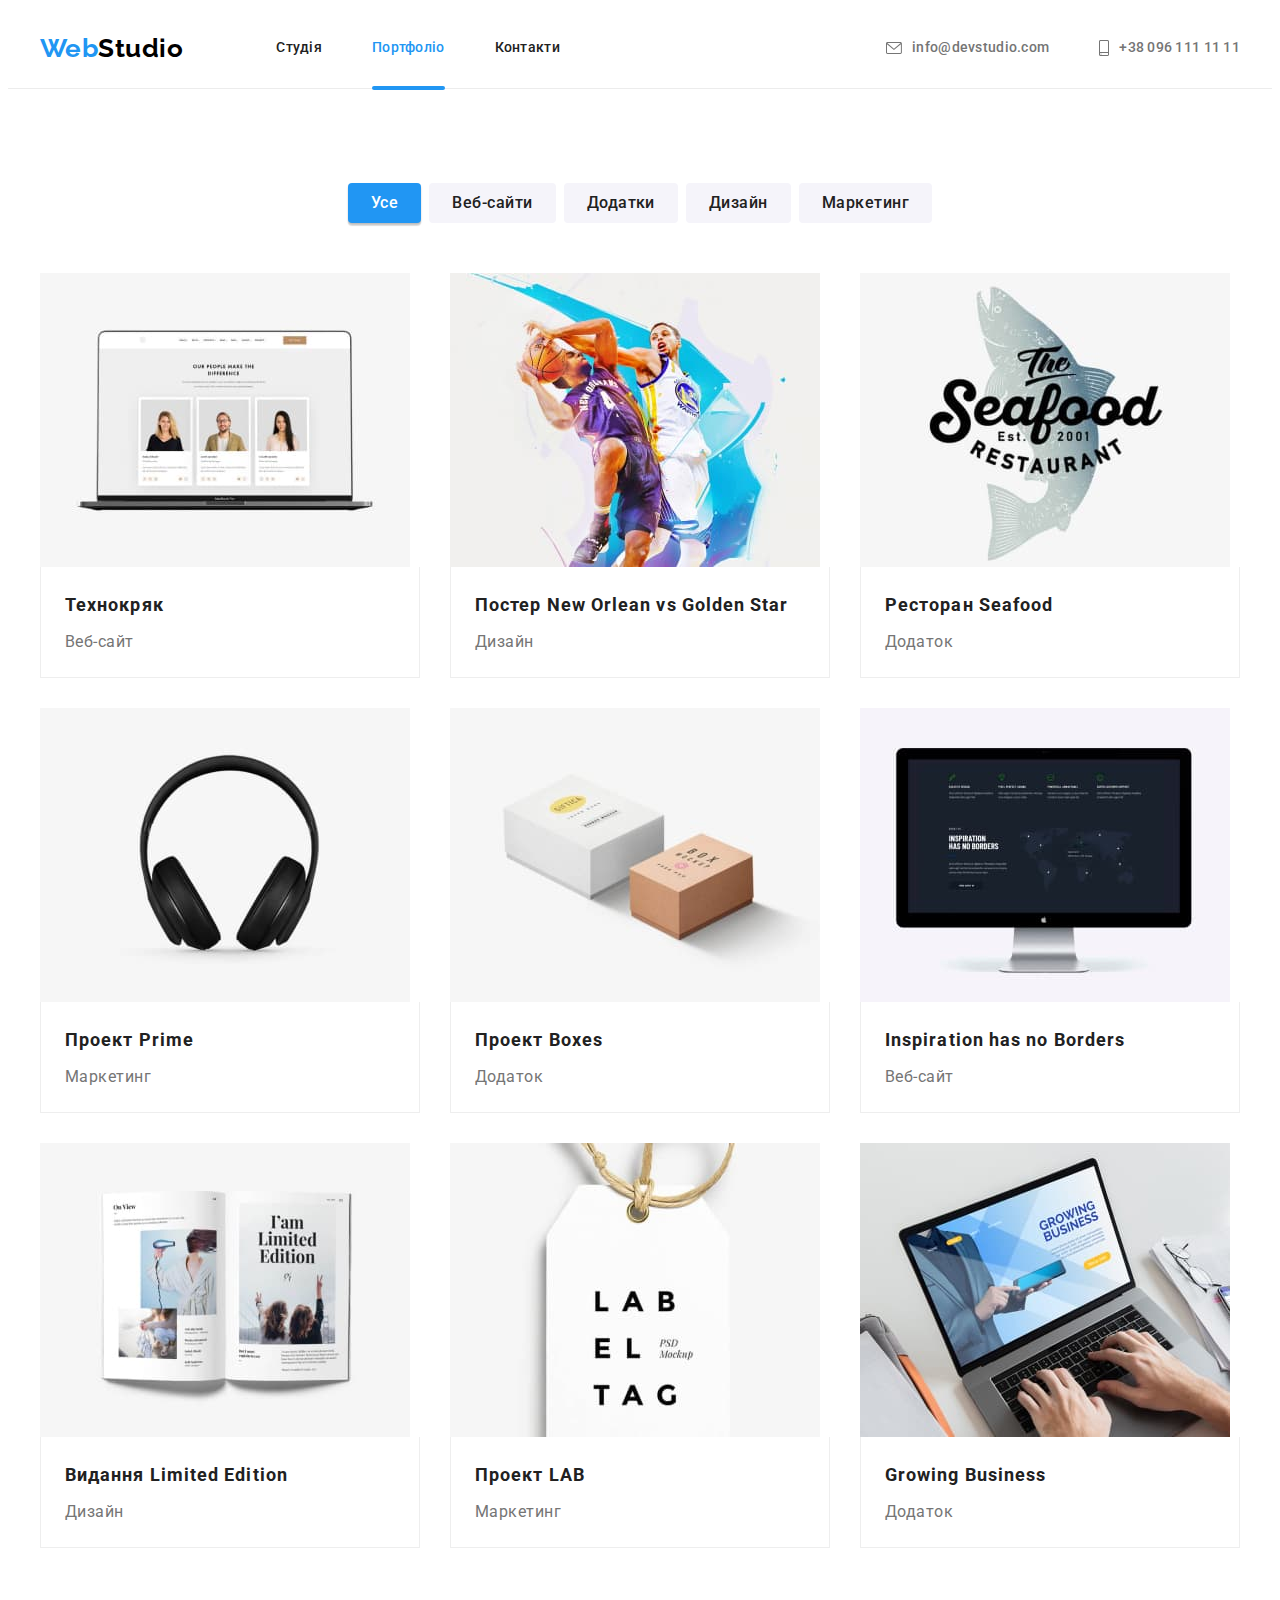
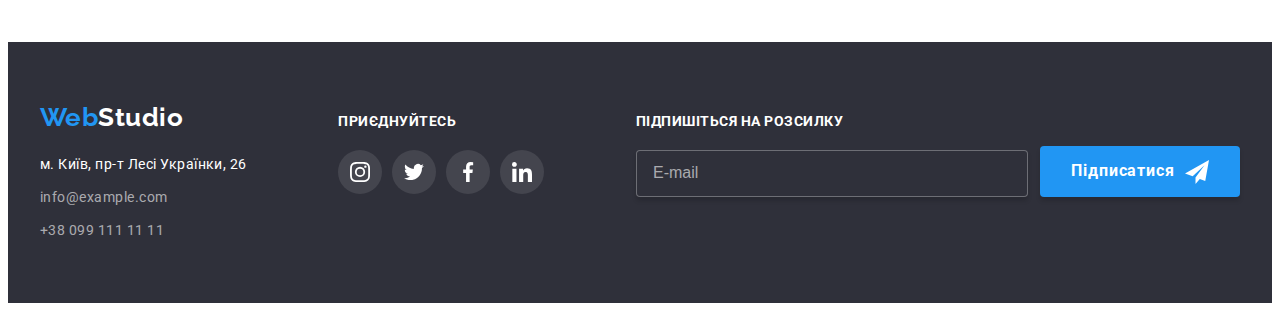
==== portfolio.html @ 4e5541ca "add start files" ====
<!DOCTYPE html>
<html lang="uk">
<head>
    <meta charset="UTF-8">
    <meta http-equiv="X-UA-Compatible" content="IE=edge">
    <meta name="viewport" content="width=device-width, initial-scale=1.0">
    <title>Портфоліо</title>
    <link rel="preconnect" href="https://fonts.googleapis.com">
    <link rel="preconnect" href="https://fonts.gstatic.com" crossorigin>
    <link href="https://fonts.googleapis.com/css2?family=Raleway:wght@700&family=Roboto:wght@400;500;700;900&display=swap" rel="stylesheet">
    <link rel="stylesheet" href="https://cdnjs.cloudflare.com/ajax/libs/modern-normalize/1.1.0/modern-normalize.min.css" 
        integrity="sha512-wpPYUAdjBVSE4KJnH1VR1HeZfpl1ub8YT/NKx4PuQ5NmX2tKuGu6U/JRp5y+Y8XG2tV+wKQpNHVUX03MfMFn9Q==" 
        crossorigin="anonymous" referrerpolicy="no-referrer" />
    <link rel="stylesheet" href="./css/main.min.css">
</head>
<body class="body">
    <!--Header-->
    <header class="page-header">
        <div class="container-header container">
            <a href="./index.html" class="logo">Web<span class="logo logo--black">Studio</span></a>
            <nav class="site-nav">
                <ul class="site-nav__list list">
                    <li class="site-nav__item"><a href="./index.html"
                            class="site-nav__link link">Студія</a></li>
                    <li class="site-nav__item"><a href="./portfolio.html" class="site-nav__link site-nav__link--current link">Портфоліо</a></li>
                    <li class="site-nav__item"><a href="" class="site-nav__link link">Контакти</a></li>
                </ul>
            </nav>
            <ul class="contacts list">
                <li class="contacts__item">
                    <a href="mailto:info@devstudio.com" class="contacts__link link">
                        <svg class="contacts__icon" width="16" height="12">
                            <use href="./images/sprite.svg#icon-envelope"></use>
                        </svg>
                        info@devstudio.com
                    </a>
                </li>
                <li class="contacts__item">
                    <a href="tel:+380961111111" class="contacts__link link">
                        <svg class="contacts__icon" width="10px" height="16px">
                            <use href="./images/sprite.svg#icon-smartphone"></use>
                        </svg>
                        +38 096 111 11 11
                    </a>
                </li>
            </ul>
        </div>
    </header>
    </header>
    <!-- Main -->
    <main>
        <section class="section">
            <div class="container">
                <h1 class="title visually-hidden">Портфоліо</h1>
                <ul class="filter list">
                    <li class="filter__item"><button type="button" class="filter__button filter__button--current">Усе</button></li>
                    <li class="filter__item"><button type="button" class="filter__button">Веб-сайти</button></li>
                    <li class="filter__item"><button type="button" class="filter__button">Додатки</button></li>
                    <li class="filter__item"><button type="button" class="filter__button">Дизайн</button></li>
                    <li class="filter__item"><button type="button" class="filter__button">Маркетинг</button></li>
                </ul>
                <ul class="portfolio list">
                    <li class="portfolio__item">
                        <a href="" class="portfolio__link link">
                            <div class="portfolio__thumb">
                                <img src="./images/img-1.jpg" alt="Веб-сайт" width="370" height="294">
                                <div class="portfolio__overlay">
                                    <p class="portfolio__text">Ресурс пропонує комплексні пропозиції з різним рівнем функціоналу та сервісів. Все це
                                        дозволить відвідувачу отримати
                                        вичерпні відомості про компанію або приватну особу.</p>
                                </div>
                            </div>
                            <div class="portfolio__meta">
                                <h2 class="portfolio__name">Технокряк</h2>
                                <p class="portfolio__label">Веб-сайт</p>
                            </div>
                        </a>
                    </li>
                    <li class="portfolio__item">
                        <a href="" class="portfolio__link link">
                            <div class="portfolio__thumb">
                                <img src="./images/img-2.jpg" alt="Дизайн" width="370" height="294">
                                <div class="portfolio__overlay">
                                    <p class="portfolio__text">Ресурс пропонує комплексні пропозиції з різним рівнем функціоналу та сервісів. Все це
                                        дозволить відвідувачу отримати
                                        вичерпні відомості про компанію або приватну особу.</p>
                                </div>
                            </div>
                            <div class="portfolio__meta">
                                <h2 class="portfolio__name">Постер <span lang="en">New Orlean vs Golden Star</span></h2>
                                <p class="portfolio__label">Дизайн</p>
                            </div>
                        </a>
                    </li>
                    <li class="portfolio__item">
                        <a href="" class="portfolio__link link">
                            <div class="portfolio__thumb">
                                <img src="./images/img-3.jpg" alt="Додаток" width="370" height="294">
                                <div class="portfolio__overlay">
                                    <p class="portfolio__text">Ресурс пропонує комплексні пропозиції з різним рівнем функціоналу та сервісів. Все це
                                        дозволить відвідувачу отримати
                                        вичерпні відомості про компанію або приватну особу.</p>
                                </div>
                            </div>
                            <div class="portfolio__meta">
                                <h2 class="portfolio__name">Ресторан <span lang="en">Seafood</span></h2>
                                <p class="portfolio__label">Додаток</p>
                            </div>
                        </a>
                    </li>
                    <li class="portfolio__item">
                        <a href="" class="portfolio__link link">
                            <div class="portfolio__thumb">
                                <img src="./images/img-4.jpg" alt="Маркетинг" width="370" height="294">
                                <div class="portfolio__overlay">
                                    <p class="portfolio__text">Ресурс пропонує комплексні пропозиції з різним рівнем функціоналу та сервісів. Все це
                                        дозволить відвідувачу отримати
                                        вичерпні відомості про компанію або приватну особу.</p>
                                </div>
                            </div>
                            <div class="portfolio__meta">
                                <h2 class="portfolio__name">Проект <span lang="en">Prime</span></h2>
                                <p class="portfolio__label">Маркетинг</p>
                            </div>
                        </a>
                    </li>
                    <li class="portfolio__item">
                        <a href="" class="portfolio__link link">
                            <div class="portfolio__thumb">
                                <img src="./images/img-5.jpg" alt="Додаток" width="370" height="294">
                                <div class="portfolio__overlay">
                                    <p class="portfolio__text">Ресурс пропонує комплексні пропозиції з різним рівнем функціоналу та сервісів. Все це
                                        дозволить відвідувачу отримати
                                        вичерпні відомості про компанію або приватну особу.</p>
                                </div>
                            </div>
                            <div class="portfolio__meta">
                                <h2 class="portfolio__name">Проект <span lang="en">Boxes</span></h2>
                                <p class="portfolio__label">Додаток</p>
                            </div>
                        </a>
                    </li>
                    <li class="portfolio__item">
                        <a href="" class="portfolio__link link">
                            <div class="portfolio__thumb">
                                <img src="./images/img-6.jpg" alt="Веб-сайт" width="370" height="294">
                                <div class="portfolio__overlay">
                                    <p class="portfolio__text">Ресурс пропонує комплексні пропозиції з різним рівнем функціоналу та сервісів. Все це
                                        дозволить відвідувачу отримати
                                        вичерпні відомості про компанію або приватну особу.</p>
                                </div>
                            </div>
                            <div class="portfolio__meta">
                                <h2 class="portfolio__name" lang="en">Inspiration has no Borders</h2>
                                <p class="portfolio__label">Веб-сайт</p>
                            </div>
                        </a>
                    </li>
                    <li class="portfolio__item">
                        <a href="" class="portfolio__link link">
                            <div class="portfolio__thumb">
                                <img src="./images/img-7.jpg" alt="Дизайн" width="370" height="294">
                                <div class="portfolio__overlay">
                                    <p class="portfolio__text">Ресурс пропонує комплексні пропозиції з різним рівнем функціоналу та сервісів. Все це
                                        дозволить відвідувачу отримати
                                        вичерпні відомості про компанію або приватну особу.</p>
                                </div>
                            </div>
                            <div class="portfolio__meta">
                                <h2 class="portfolio__name">Видання <span lang="en">Limited Edition</span></h2>
                                <p class="portfolio__label">Дизайн</p>
                            </div>
                        </a>
                    </li>
                    <li class="portfolio__item">
                        <a href="" class="portfolio__link link">
                            <div class="portfolio__thumb">
                                <img src="./images/img-8.jpg" alt="Маркетинг" width="370" height="294">
                                <div class="portfolio__overlay">
                                    <p class="portfolio__text">Ресурс пропонує комплексні пропозиції з різним рівнем функціоналу та сервісів. Все це
                                        дозволить відвідувачу отримати
                                        вичерпні відомості про компанію або приватну особу.</p>
                                </div>
                            </div>
                            <div class="portfolio__meta">
                                <h2 class="portfolio__name">Проект <span lang="en">LAB</span></h2>
                                <p class="portfolio__label">Маркетинг</p>
                            </div>
                        </a>
                    </li>
                    <li class="portfolio__item">
                        <a href="" class="portfolio__link link">
                            <div class="portfolio__thumb">
                                <img src="./images/img-9.jpg" alt="Додаток" width="370" height="294">
                                <div class="portfolio__overlay">
                                    <p class="portfolio__text">Ресурс пропонує комплексні пропозиції з різним рівнем функціоналу та сервісів. Все це
                                        дозволить відвідувачу отримати
                                        вичерпні відомості про компанію або приватну особу.</p>
                                </div>
                            </div>
                            <div class="portfolio__meta">
                                <h2 class="portfolio__name" lang="en">Growing Business</h2>
                                <p class="portfolio__label">Додаток</p>
                            </div>
                        </a>
                    </li>
                </ul>
            </div>
        </section>
    </main>
    <!--Footer-->
    <footer class="page-footer">
        <div class="container-footer container">
            <div class="address__container">
                <h2 class="address__title title visually-hidden">Адреса</h2>
                <a href="./index.html" class="logo">Web<span class="logo logo--white">Studio</span></a>
                <address class="address">
                    <p class="address__text">м. Київ, пр-т Лесі Українки, 26</p>
                    <ul class="address__list list">
                        <li class="address__item">
                            <a href="mailto:info@example.com" class="address__link link">info@example.com</a>
                        </li>
                        <li class="address__item">
                            <a href="tel:+380991111111" class="address__link link">+38 099 111 11 11</a>
                        </li>
                    </ul>
                </address>
            </div>
            <div class="socialmedia__container">
                <p class="socialmedia__text">Приєднуйтесь</p>
                <ul class="socialmedia list">
                    <li class="socialmedia__item">
                        <a class="socialmedia__link socialmedia__link--white" href="">
                            <svg width="20" height="20" class="socialmedia__icon">
                                <use href="./images/sprite.svg#icon-instagram"></use>
                            </svg>
                        </a>
                    </li>
                    <li class="socialmedia__item">
                        <a class="socialmedia__link socialmedia__link--white" href="">
                            <svg width="20" height="20" class="socialmedia__icon">
                                <use href="./images/sprite.svg#icon-twitter"></use>
                            </svg>
                        </a>
                    </li>
                    <li class="socialmedia__item">
                        <a class="socialmedia__link socialmedia__link--white" href="">
                            <svg width="20" height="20" class="socialmedia__icon">
                                <use href="./images/sprite.svg#icon-facebook"></use>
                            </svg>
                        </a>
                    </li>
                    <li class="socialmedia__item">
                        <a class="socialmedia__link socialmedia__link--white" href="">
                            <svg width="20" height="20" class="socialmedia__icon">
                                <use href="./images/sprite.svg#icon-linkedin"></use>
                            </svg>
                        </a>
                    </li>
                </ul>
            </div>
            <div class="subscribtion__container">
                <form class="subscribtion">
                    <div class="subscribtion__group">
                        <p class="subscribtion__text">Підпишіться на розсилку</p>
                        <label class="subscribtion__label">
                            <input type="email" name="mail" placeholder="E-mail" class="subscribtion__input">
                        </label>
                    </div>
                    <button type="submit" class="button subscribtion__button">
                        Підписатися
                        <svg width="24" height="24" class="subscribtion__icon">
                            <use href="./images/sprite.svg#icon-send"></use>
                        </svg>
                    </button>
                </form>
            </div>
        </div>
    </footer>
</body>
</html>
---- css/main.min.css ----
:root{--primary-text-colour: #212121;--secondary-text-colour: #757575;--accent-colour: #2196F3;--primary-background-colour: #ffffff;--secondary-background-colour: #F5F4FA;--primary-icon-colour: #AFB1B8}.section{padding:94px 0px}.container{width:1200px;padding-left:15px;padding-right:15px;margin-right:auto;margin-left:auto}.body{background-color:var(--primary-background-colour);color:var(--primary-text-colour);font-family:Roboto,sans-serif;letter-spacing:.03em}h1,h2,h3,p,ul{margin-top:0px;margin-bottom:0px}img{display:block;max-width:100%;height:auto}.list{list-style:none;padding-left:0}.link{text-decoration:none}.title{font-weight:700;font-size:36px;line-height:1.17;text-align:center;margin-bottom:50px}.visually-hidden{position:absolute;white-space:nowrap;width:1px;height:1px;overflow:hidden;border:0;padding:0;clip:rect(0 0 0 0);-webkit-clip-path:inset(50%);clip-path:inset(50%);margin:-1px}.page-header{border-bottom:1px solid #ECECEC}.container-header{display:-webkit-box;display:-ms-flexbox;display:flex;-webkit-box-orient:horizontal;-webkit-box-direction:normal;-ms-flex-direction:row;flex-direction:row;-webkit-box-pack:center;-ms-flex-pack:center;justify-content:center;-webkit-box-align:center;-ms-flex-align:center;align-items:center;-ms-flex-wrap:nowrap;flex-wrap:nowrap}.logo{color:var(--accent-colour);font-family:Raleway,sans-serif;font-weight:700;font-size:26px;line-height:1.19;text-decoration:none;-webkit-transition:color 250ms cubic-bezier(0.4, 0, 0.2, 1);transition:color 250ms cubic-bezier(0.4, 0, 0.2, 1)}.logo:hover,.logo:focus{color:var(--accent-colour)}.logo--black{color:#000000}.logo--white{color:var(--primary-background-colour)}.site-nav__list{display:-webkit-box;display:-ms-flexbox;display:flex;-webkit-box-orient:horizontal;-webkit-box-direction:normal;-ms-flex-direction:row;flex-direction:row;-webkit-box-pack:center;-ms-flex-pack:center;justify-content:center;-webkit-box-align:center;-ms-flex-align:center;align-items:center;-ms-flex-wrap:nowrap;flex-wrap:nowrap;margin-left:93px}.site-nav__item:not(:last-child),.contacts__item:not(:last-child){margin-right:50px}.site-nav__link{display:block;padding-top:32px;padding-bottom:32px;color:var(--primary-text-colour);font-weight:500;font-size:14px;line-height:1.14;letter-spacing:0.02em;-webkit-transition:color 250ms cubic-bezier(0.4, 0, 0.2, 1);transition:color 250ms cubic-bezier(0.4, 0, 0.2, 1)}.site-nav__link:hover,.site-nav__link:focus{color:var(--accent-colour)}.site-nav__link--current{position:relative;color:var(--accent-colour)}.site-nav__link--current::after{position:absolute;bottom:-2px;left:0;content:"";display:inline-block;width:100%;height:4px;border-radius:2px;background-color:var(--accent-colour)}.contacts{display:-webkit-box;display:-ms-flexbox;display:flex;-webkit-box-orient:horizontal;-webkit-box-direction:normal;-ms-flex-direction:row;flex-direction:row;-webkit-box-pack:center;-ms-flex-pack:center;justify-content:center;-webkit-box-align:center;-ms-flex-align:center;align-items:center;-ms-flex-wrap:nowrap;flex-wrap:nowrap;margin-left:auto}.contacts__link{display:-webkit-box;display:-ms-flexbox;display:flex;-webkit-box-orient:horizontal;-webkit-box-direction:normal;-ms-flex-direction:row;flex-direction:row;-webkit-box-pack:center;-ms-flex-pack:center;justify-content:center;-webkit-box-align:center;-ms-flex-align:center;align-items:center;-ms-flex-wrap:nowrap;flex-wrap:nowrap;color:var(--secondary-text-colour);font-weight:500;font-size:14px;line-height:1.14;letter-spacing:0.02em;-webkit-transition:color 250ms cubic-bezier(0.4, 0, 0.2, 1);transition:color 250ms cubic-bezier(0.4, 0, 0.2, 1)}.contacts__link:hover,.contacts__link:focus{color:var(--accent-colour)}.contacts__icon{margin-right:10px;fill:currentColor}.hero{text-align:center;padding:200px 0px;max-width:1600px;margin-left:auto;margin-right:auto;background-color:#2F303A;background-image:-webkit-gradient(linear, left top, right top, from(rgba(47,48,58,0.4)), to(rgba(47,48,58,0.4))),url(../images/hero.jpg);background-image:linear-gradient(to right, rgba(47,48,58,0.4), rgba(47,48,58,0.4)),url(../images/hero.jpg);background-repeat:no-repeat;background-position:center;background-size:cover}.hero__title{color:var(--primary-background-colour);font-style:normal;font-weight:900;font-size:44px;line-height:1.36;letter-spacing:0.06em;text-transform:uppercase;margin-bottom:30px}.button{display:inline-block;min-width:200px;padding:10px 32px;border:1px solid transparent;border-radius:4px;-webkit-box-shadow:0px 4px 4px rgba(0,0,0,0.15);box-shadow:0px 4px 4px rgba(0,0,0,0.15);color:var(--primary-background-colour);background-color:var(--accent-colour);font-family:inherit;font-weight:700;font-size:16px;line-height:1.8;text-align:center;letter-spacing:0.06em;cursor:pointer;-webkit-transition:background-color 250ms cubic-bezier(0.4, 0, 0.2, 1);transition:background-color 250ms cubic-bezier(0.4, 0, 0.2, 1)}.button:hover,.button:focus{background-color:#188CE8}.backdrop{position:fixed;top:0;left:0;z-index:1;width:100vw;height:100vh;background-color:rgba(0,0,0,0.2);opacity:1;-webkit-transition:opacity 250ms cubic-bezier(0.4, 0, 0.2, 1);transition:opacity 250ms cubic-bezier(0.4, 0, 0.2, 1)}.backdrop.is-hidden{opacity:0;pointer-events:none}.modal{position:absolute;top:50%;left:50%;-webkit-transform:translate(-50%, -50%) scale(1);transform:translate(-50%, -50%) scale(1);min-width:528px;min-height:581px;background-color:var(--primary-background-colour);-webkit-box-shadow:0px 1px 3px rgba(0,0,0,0.12),0px 1px 1px rgba(0,0,0,0.14),0px 2px 1px rgba(0,0,0,0.2);box-shadow:0px 1px 3px rgba(0,0,0,0.12),0px 1px 1px rgba(0,0,0,0.14),0px 2px 1px rgba(0,0,0,0.2);border-radius:4px;-webkit-transition:-webkit-transform 250ms cubic-bezier(0.4, 0, 0.2, 1);transition:-webkit-transform 250ms cubic-bezier(0.4, 0, 0.2, 1);transition:transform 250ms cubic-bezier(0.4, 0, 0.2, 1);transition:transform 250ms cubic-bezier(0.4, 0, 0.2, 1), -webkit-transform 250ms cubic-bezier(0.4, 0, 0.2, 1)}.backdrop.is-hidden .modal{-webkit-transform:translate(-50%, -50%) scale(0.9);transform:translate(-50%, -50%) scale(0.9)}.modal__button{position:absolute;top:8px;right:8px;display:inline-block;min-width:30px;min-height:30px;cursor:pointer;border:1px solid rgba(0,0,0,0.1);border-radius:50%;background-color:var(--primary-background-colour);-webkit-transition:fill 250ms cubic-bezier(0.4, 0, 0.2, 1);transition:fill 250ms cubic-bezier(0.4, 0, 0.2, 1)}.modal__button:hover,.modal__button:focus{fill:var(--accent-colour)}.form{padding:40px}.form__text{margin-bottom:12px;font-weight:700;font-size:20px;line-height:1.15;text-align:center}.form__field{display:-webkit-box;display:-ms-flexbox;display:flex;-webkit-box-orient:vertical;-webkit-box-direction:normal;-ms-flex-direction:column;flex-direction:column;-webkit-box-pack:center;-ms-flex-pack:center;justify-content:center;-webkit-box-align:stretch;-ms-flex-align:stretch;align-items:stretch;-ms-flex-wrap:nowrap;flex-wrap:nowrap;margin-bottom:10px}.form__label{margin-bottom:4px;font-size:12px;line-height:1.17;letter-spacing:0.01em;color:var(--secondary-text-colour)}.form__group{position:relative}.form__icon{position:absolute;top:50%;left:15px;-webkit-transform:translateY(-50%);transform:translateY(-50%);-webkit-transition:fill 250ms cubic-bezier(0.4, 0, 0.2, 1);transition:fill 250ms cubic-bezier(0.4, 0, 0.2, 1)}.form__input:focus+.form__icon{fill:var(--accent-colour)}.form__input{width:100%;margin:0;padding:11px 12px 11px 42px;border:1px solid rgba(33,33,33,0.2);border-radius:4px;outline:none;-webkit-transition:border 250ms cubic-bezier(0.4, 0, 0.2, 1);transition:border 250ms cubic-bezier(0.4, 0, 0.2, 1)}.form__group:focus-within .form__input{border:1px solid var(--accent-colour)}.form__textarea{resize:none;height:138px;margin:0;padding:12px 16px;border:1px solid rgba(33,33,33,0.2);border-radius:4px;outline:none;-webkit-transition:border 250ms cubic-bezier(0.4, 0, 0.2, 1);transition:border 250ms cubic-bezier(0.4, 0, 0.2, 1)}.form__field:focus-within .form__textarea{border:1px solid var(--accent-colour)}.form__textarea::-webkit-input-placeholder{font-size:12px;line-height:1.17;letter-spacing:0.01em;color:rgba(117,117,117,0.5)}.form__textarea:-ms-input-placeholder{font-size:12px;line-height:1.17;letter-spacing:0.01em;color:rgba(117,117,117,0.5)}.form__textarea::-ms-input-placeholder{font-size:12px;line-height:1.17;letter-spacing:0.01em;color:rgba(117,117,117,0.5)}.form__textarea::placeholder{font-size:12px;line-height:1.17;letter-spacing:0.01em;color:rgba(117,117,117,0.5)}.form__checkbox{margin-top:20px}.form__checkbox-label{display:-webkit-box;display:-ms-flexbox;display:flex;-webkit-box-orient:horizontal;-webkit-box-direction:normal;-ms-flex-direction:row;flex-direction:row;-webkit-box-pack:start;-ms-flex-pack:start;justify-content:flex-start;-webkit-box-align:center;-ms-flex-align:center;align-items:center;-ms-flex-wrap:nowrap;flex-wrap:nowrap;font-size:14px;line-height:1.71;color:var(--secondary-text-colour)}.form__checkbox-input{appearance:none;-webkit-appearance:none;-moz-appearance:none;position:absolute}.form__checkbox-icon{fill:var(--primary-background-colour);border:2px solid var(--primary-text-colour);border-radius:2px;margin-left:13px;margin-right:7px;-webkit-transition:border 250ms cubic-bezier(0.4, 0, 0.2, 1),fill 250ms cubic-bezier(0.4, 0, 0.2, 1);transition:border 250ms cubic-bezier(0.4, 0, 0.2, 1),fill 250ms cubic-bezier(0.4, 0, 0.2, 1)}.form__checkbox-input:checked+.form__checkbox-icon{fill:var(--accent-colour);border:0}.form__checkbox-input:focus+.form__checkbox-icon{border-color:var(--accent-colour)}.form__checkbox-link{font-size:14px;line-height:1.71;color:var(--accent-colour);-webkit-transition:-webkit-text-decoration 250ms cubic-bezier(0.4, 0, 0.2, 1);transition:-webkit-text-decoration 250ms cubic-bezier(0.4, 0, 0.2, 1);transition:text-decoration 250ms cubic-bezier(0.4, 0, 0.2, 1);transition:text-decoration 250ms cubic-bezier(0.4, 0, 0.2, 1), -webkit-text-decoration 250ms cubic-bezier(0.4, 0, 0.2, 1)}.form__checkbox-link:hover{text-decoration:none}.form__button{margin-top:30px;padding:10px 55px}.form__btn{text-align:center}.advantages{padding:94px 0px 0px}.advantages__list{display:-webkit-box;display:-ms-flexbox;display:flex;-webkit-box-orient:horizontal;-webkit-box-direction:normal;-ms-flex-direction:row;flex-direction:row;-webkit-box-pack:center;-ms-flex-pack:center;justify-content:center;-webkit-box-align:center;-ms-flex-align:center;align-items:center;-ms-flex-wrap:nowrap;flex-wrap:nowrap}.advantages__item{-ms-flex-preferred-size:calc((100% - 90px) / 4);flex-basis:calc((100% - 90px) / 4);margin-right:30px}.advantages__item:nth-child(4n){margin-right:0}.advantages__icon-field{height:120px;background-color:var(--secondary-background-colour);margin-bottom:30px;display:-webkit-box;display:-ms-flexbox;display:flex;-webkit-box-pack:center;-ms-flex-pack:center;justify-content:center;-webkit-box-align:center;-ms-flex-align:center;align-items:center}.advantages__title{font-weight:700;font-size:14px;line-height:1.14;text-transform:uppercase;margin-bottom:10px}.advantages__text{color:var(--secondary-text-colour);font-size:14px;line-height:1.71}.work{display:-webkit-box;display:-ms-flexbox;display:flex;-webkit-box-orient:horizontal;-webkit-box-direction:normal;-ms-flex-direction:row;flex-direction:row;-webkit-box-pack:center;-ms-flex-pack:center;justify-content:center;-webkit-box-align:center;-ms-flex-align:center;align-items:center;-ms-flex-wrap:nowrap;flex-wrap:nowrap}.work__item{-ms-flex-preferred-size:calc((100% - 60px) / 3);flex-basis:calc((100% - 60px) / 3);margin-right:30px}.work__item:nth-child(3n){margin-right:0}.work__thumb{position:relative}.work__label{position:absolute;left:0;bottom:0;width:100%;background-color:rgba(47,48,58,0.8);padding:27px 0}.work__text{font-weight:700;font-size:14px;line-height:1.14;text-transform:uppercase;text-align:center;color:var(--primary-background-colour)}.team{background-color:var(--secondary-background-colour)}.team__list{display:-webkit-box;display:-ms-flexbox;display:flex;-webkit-box-orient:horizontal;-webkit-box-direction:normal;-ms-flex-direction:row;flex-direction:row;-webkit-box-pack:center;-ms-flex-pack:center;justify-content:center;-webkit-box-align:center;-ms-flex-align:center;align-items:center;-ms-flex-wrap:nowrap;flex-wrap:nowrap}.team__card{-ms-flex-preferred-size:calc((100% - 90px) / 4);flex-basis:calc((100% - 90px) / 4);margin-right:30px;background-color:var(--primary-background-colour);border-radius:0px 0px 4px 4px;-webkit-box-shadow:0px 1px 3px rgba(0,0,0,0.12),0px 1px 1px rgba(0,0,0,0.14),0px 2px 1px rgba(0,0,0,0.2);box-shadow:0px 1px 3px rgba(0,0,0,0.12),0px 1px 1px rgba(0,0,0,0.14),0px 2px 1px rgba(0,0,0,0.2)}.team__card:nth-child(4n){margin-right:0}.team__information{padding:30px 32px}.team__name{font-weight:500;font-size:16px;line-height:1.2;text-align:center;margin-bottom:10px}.team__text{color:var(--secondary-text-colour);font-size:16px;line-height:1.2;text-align:center;margin-bottom:16px}.socialmedia{display:-webkit-box;display:-ms-flexbox;display:flex;-webkit-box-orient:horizontal;-webkit-box-direction:normal;-ms-flex-direction:row;flex-direction:row;-webkit-box-pack:center;-ms-flex-pack:center;justify-content:center;-webkit-box-align:center;-ms-flex-align:center;align-items:center;-ms-flex-wrap:nowrap;flex-wrap:nowrap}.socialmedia__item{margin-right:10px}.socialmedia__item:nth-child(4n){margin-right:0}.socialmedia__link{display:-webkit-box;display:-ms-flexbox;display:flex;-webkit-box-orient:horizontal;-webkit-box-direction:normal;-ms-flex-direction:row;flex-direction:row;-webkit-box-pack:center;-ms-flex-pack:center;justify-content:center;-webkit-box-align:center;-ms-flex-align:center;align-items:center;-ms-flex-wrap:nowrap;flex-wrap:nowrap;width:44px;height:44px;border-radius:50%;color:var(--primary-icon-colour);-webkit-transition:color 250ms cubic-bezier(0.4, 0, 0.2, 1),background-color 250ms cubic-bezier(0.4, 0, 0.2, 1);transition:color 250ms cubic-bezier(0.4, 0, 0.2, 1),background-color 250ms cubic-bezier(0.4, 0, 0.2, 1)}.socialmedia__link:hover,.socialmedia__link:focus{background-color:var(--accent-colour);color:var(--primary-background-colour)}.socialmedia__link--white{background-color:#FFFFFF1A;color:var(--primary-background-colour)}.socialmedia__link--white:hover,.socialmedia__link--white:focus{background-color:var(--accent-colour)}.socialmedia__icon{fill:currentColor}.socialmedia__container{width:206px;height:80px}.socialmedia__text{font-weight:700;font-size:14px;line-height:1.14;text-transform:uppercase;margin-bottom:20px;color:var(--primary-background-colour)}.clients{display:-webkit-box;display:-ms-flexbox;display:flex;-webkit-box-orient:horizontal;-webkit-box-direction:normal;-ms-flex-direction:row;flex-direction:row;-webkit-box-pack:center;-ms-flex-pack:center;justify-content:center;-webkit-box-align:center;-ms-flex-align:center;align-items:center;-ms-flex-wrap:nowrap;flex-wrap:nowrap}.clients__item{-ms-flex-preferred-size:calc((100% - 150px) / 6);flex-basis:calc((100% - 150px) / 6);margin-right:30px;height:92px}.clients__item:nth-child(6n){margin-right:0}.clients__link{display:-webkit-box;display:-ms-flexbox;display:flex;-webkit-box-orient:horizontal;-webkit-box-direction:normal;-ms-flex-direction:row;flex-direction:row;-webkit-box-pack:center;-ms-flex-pack:center;justify-content:center;-webkit-box-align:center;-ms-flex-align:center;align-items:center;-ms-flex-wrap:nowrap;flex-wrap:nowrap;width:100%;height:100%;border:1px solid var(--primary-icon-colour);border-radius:4px;color:var(--primary-icon-colour);-webkit-transition:color 250ms cubic-bezier(0.4, 0, 0.2, 1),border 250ms cubic-bezier(0.4, 0, 0.2, 1);transition:color 250ms cubic-bezier(0.4, 0, 0.2, 1),border 250ms cubic-bezier(0.4, 0, 0.2, 1)}.clients__link:hover,.clients__link:focus{color:var(--accent-colour);border:1px solid var(--accent-colour)}.clients__icon{fill:currentColor}.page-footer{background-color:#2F303A;padding:60px 0px}.container-footer{display:-webkit-box;display:-ms-flexbox;display:flex;-webkit-box-orient:horizontal;-webkit-box-direction:normal;-ms-flex-direction:row;flex-direction:row;-webkit-box-pack:justify;-ms-flex-pack:justify;justify-content:space-between;-webkit-box-align:baseline;-ms-flex-align:baseline;align-items:baseline;-ms-flex-wrap:nowrap;flex-wrap:nowrap}.address__text{margin-top:20px;color:var(--primary-background-colour);font-style:normal;font-size:14px;line-height:1.71}.address__item{margin-top:9px}.address__link{color:rgba(255,255,255,0.6);font-style:normal;font-weight:400;font-size:14px;line-height:1.71;-webkit-transition:color 250ms cubic-bezier(0.4, 0, 0.2, 1);transition:color 250ms cubic-bezier(0.4, 0, 0.2, 1)}.address__link:hover,.address__link:focus{color:var(--accent-colour)}.subscribtion{display:-webkit-box;display:-ms-flexbox;display:flex;-webkit-box-orient:horizontal;-webkit-box-direction:normal;-ms-flex-direction:row;flex-direction:row;-webkit-box-pack:center;-ms-flex-pack:center;justify-content:center;-webkit-box-align:end;-ms-flex-align:end;align-items:flex-end;-ms-flex-wrap:nowrap;flex-wrap:nowrap}.subscribtion__text{margin-bottom:20px;font-weight:700;font-size:14px;line-height:1.14;text-transform:uppercase;color:var(--primary-background-colour)}.subscribtion__input{min-width:358px;padding:15px 16px;border:1px solid rgba(255,255,255,0.3);-webkit-box-shadow:0px 4px 4px rgba(0,0,0,0.15);box-shadow:0px 4px 4px rgba(0,0,0,0.15);border-radius:4px;background-color:#2F303A;outline:none;color:var(--primary-background-colour);-webkit-transition:border 250ms cubic-bezier(0.4, 0, 0.2, 1);transition:border 250ms cubic-bezier(0.4, 0, 0.2, 1)}.subscribtion__label:focus-within .subscribtion__input{border:1px solid var(--accent-colour)}.subscribtion__input::-webkit-input-placeholder{font-size:16px;line-height:1.25;color:rgba(255,255,255,0.6)}.subscribtion__input:-ms-input-placeholder{font-size:16px;line-height:1.25;color:rgba(255,255,255,0.6)}.subscribtion__input::-ms-input-placeholder{font-size:16px;line-height:1.25;color:rgba(255,255,255,0.6)}.subscribtion__input::placeholder{font-size:16px;line-height:1.25;color:rgba(255,255,255,0.6)}.subscribtion__button{display:-webkit-inline-box;display:-ms-inline-flexbox;display:inline-flex;-webkit-box-orient:horizontal;-webkit-box-direction:normal;-ms-flex-direction:row;flex-direction:row;-webkit-box-pack:center;-ms-flex-pack:center;justify-content:center;-webkit-box-align:center;-ms-flex-align:center;align-items:center;-ms-flex-wrap:nowrap;flex-wrap:nowrap;padding:10px 28px;margin-left:12px}.subscribtion__icon{margin-left:10px}.filter{display:-webkit-box;display:-ms-flexbox;display:flex;-webkit-box-orient:horizontal;-webkit-box-direction:normal;-ms-flex-direction:row;flex-direction:row;-webkit-box-pack:center;-ms-flex-pack:center;justify-content:center;-webkit-box-align:center;-ms-flex-align:center;align-items:center;-ms-flex-wrap:nowrap;flex-wrap:nowrap;margin-bottom:50px}.filter__item:not(:last-child){margin-right:8px}.filter__button{display:inline-block;min-width:auto;padding:6px 22px;border:1px solid transparent;border-radius:4px;color:var(--primary-text-colour);background-color:var(--secondary-background-colour);font-family:inherit;font-weight:500;font-size:16px;line-height:1.62;text-align:center;letter-spacing:0.03em;cursor:pointer;-webkit-transition:background-color 250ms cubic-bezier(0.4, 0, 0.2, 1),color 250ms cubic-bezier(0.4, 0, 0.2, 1),-webkit-box-shadow 250ms cubic-bezier(0.4, 0, 0.2, 1);transition:background-color 250ms cubic-bezier(0.4, 0, 0.2, 1),color 250ms cubic-bezier(0.4, 0, 0.2, 1),-webkit-box-shadow 250ms cubic-bezier(0.4, 0, 0.2, 1);transition:background-color 250ms cubic-bezier(0.4, 0, 0.2, 1),color 250ms cubic-bezier(0.4, 0, 0.2, 1),box-shadow 250ms cubic-bezier(0.4, 0, 0.2, 1);transition:background-color 250ms cubic-bezier(0.4, 0, 0.2, 1),color 250ms cubic-bezier(0.4, 0, 0.2, 1),box-shadow 250ms cubic-bezier(0.4, 0, 0.2, 1),-webkit-box-shadow 250ms cubic-bezier(0.4, 0, 0.2, 1)}.filter__button:hover,.filter__button:focus{color:var(--primary-background-colour);background-color:var(--accent-colour);-webkit-box-shadow:0px 3px 1px rgba(0,0,0,0.1),0px 1px 2px rgba(0,0,0,0.08),0px 2px 2px rgba(0,0,0,0.12);box-shadow:0px 3px 1px rgba(0,0,0,0.1),0px 1px 2px rgba(0,0,0,0.08),0px 2px 2px rgba(0,0,0,0.12)}.filter__button--current{color:var(--primary-background-colour);background-color:var(--accent-colour);-webkit-box-shadow:0px 3px 1px rgba(0,0,0,0.1),0px 1px 2px rgba(0,0,0,0.08),0px 2px 2px rgba(0,0,0,0.12);box-shadow:0px 3px 1px rgba(0,0,0,0.1),0px 1px 2px rgba(0,0,0,0.08),0px 2px 2px rgba(0,0,0,0.12)}.portfolio{display:-webkit-box;display:-ms-flexbox;display:flex;-webkit-box-orient:horizontal;-webkit-box-direction:normal;-ms-flex-direction:row;flex-direction:row;-webkit-box-pack:center;-ms-flex-pack:center;justify-content:center;-webkit-box-align:center;-ms-flex-align:center;align-items:center;-ms-flex-wrap:wrap;flex-wrap:wrap}.portfolio__item{-ms-flex-preferred-size:calc((100% - 60px) / 3);flex-basis:calc((100% - 60px) / 3);margin-right:30px;margin-bottom:30px}.portfolio__item:nth-child(3n){margin-right:0}.portfolio__item:nth-last-child(-n+3){margin-bottom:0}.portfolio__link{display:block;-webkit-transition:-webkit-box-shadow 250ms cubic-bezier(0.4, 0, 0.2, 1);transition:-webkit-box-shadow 250ms cubic-bezier(0.4, 0, 0.2, 1);transition:box-shadow 250ms cubic-bezier(0.4, 0, 0.2, 1);transition:box-shadow 250ms cubic-bezier(0.4, 0, 0.2, 1), -webkit-box-shadow 250ms cubic-bezier(0.4, 0, 0.2, 1)}.portfolio__link:hover,.portfolio__link:focus{-webkit-box-shadow:0px 4px 4px 0px #00000040;box-shadow:0px 4px 4px 0px #00000040}.portfolio__thumb{position:relative;overflow:hidden}.portfolio__overlay{position:absolute;top:0;left:0;width:100%;height:100%;background-color:rgba(33,150,243,0.9);-webkit-transition:-webkit-transform 250ms cubic-bezier(0.4, 0, 0.2, 1);transition:-webkit-transform 250ms cubic-bezier(0.4, 0, 0.2, 1);transition:transform 250ms cubic-bezier(0.4, 0, 0.2, 1);transition:transform 250ms cubic-bezier(0.4, 0, 0.2, 1), -webkit-transform 250ms cubic-bezier(0.4, 0, 0.2, 1);-webkit-transform:translateY(100%);transform:translateY(100%)}.portfolio__link:hover .portfolio__overlay,.portfolio__link:focus .portfolio__overlay{-webkit-transform:translateY(0);transform:translateY(0)}.portfolio__text{position:absolute;display:-webkit-box;display:-ms-flexbox;display:flex;-webkit-box-align:center;-ms-flex-align:center;align-items:center;height:100%;font-size:18px;line-height:1.55;padding:0 24px;color:var(--primary-background-colour)}.portfolio__meta{padding:20px 24px;border:1px solid #EEEEEE;border-top:0}.portfolio__name{color:var(--primary-text-colour);font-weight:700;font-size:18px;line-height:2;letter-spacing:0.06em}.portfolio__label{color:var(--secondary-text-colour);font-size:16px;line-height:1.88;margin-top:4px}
/*# sourceMappingURL=main.min.css.map */
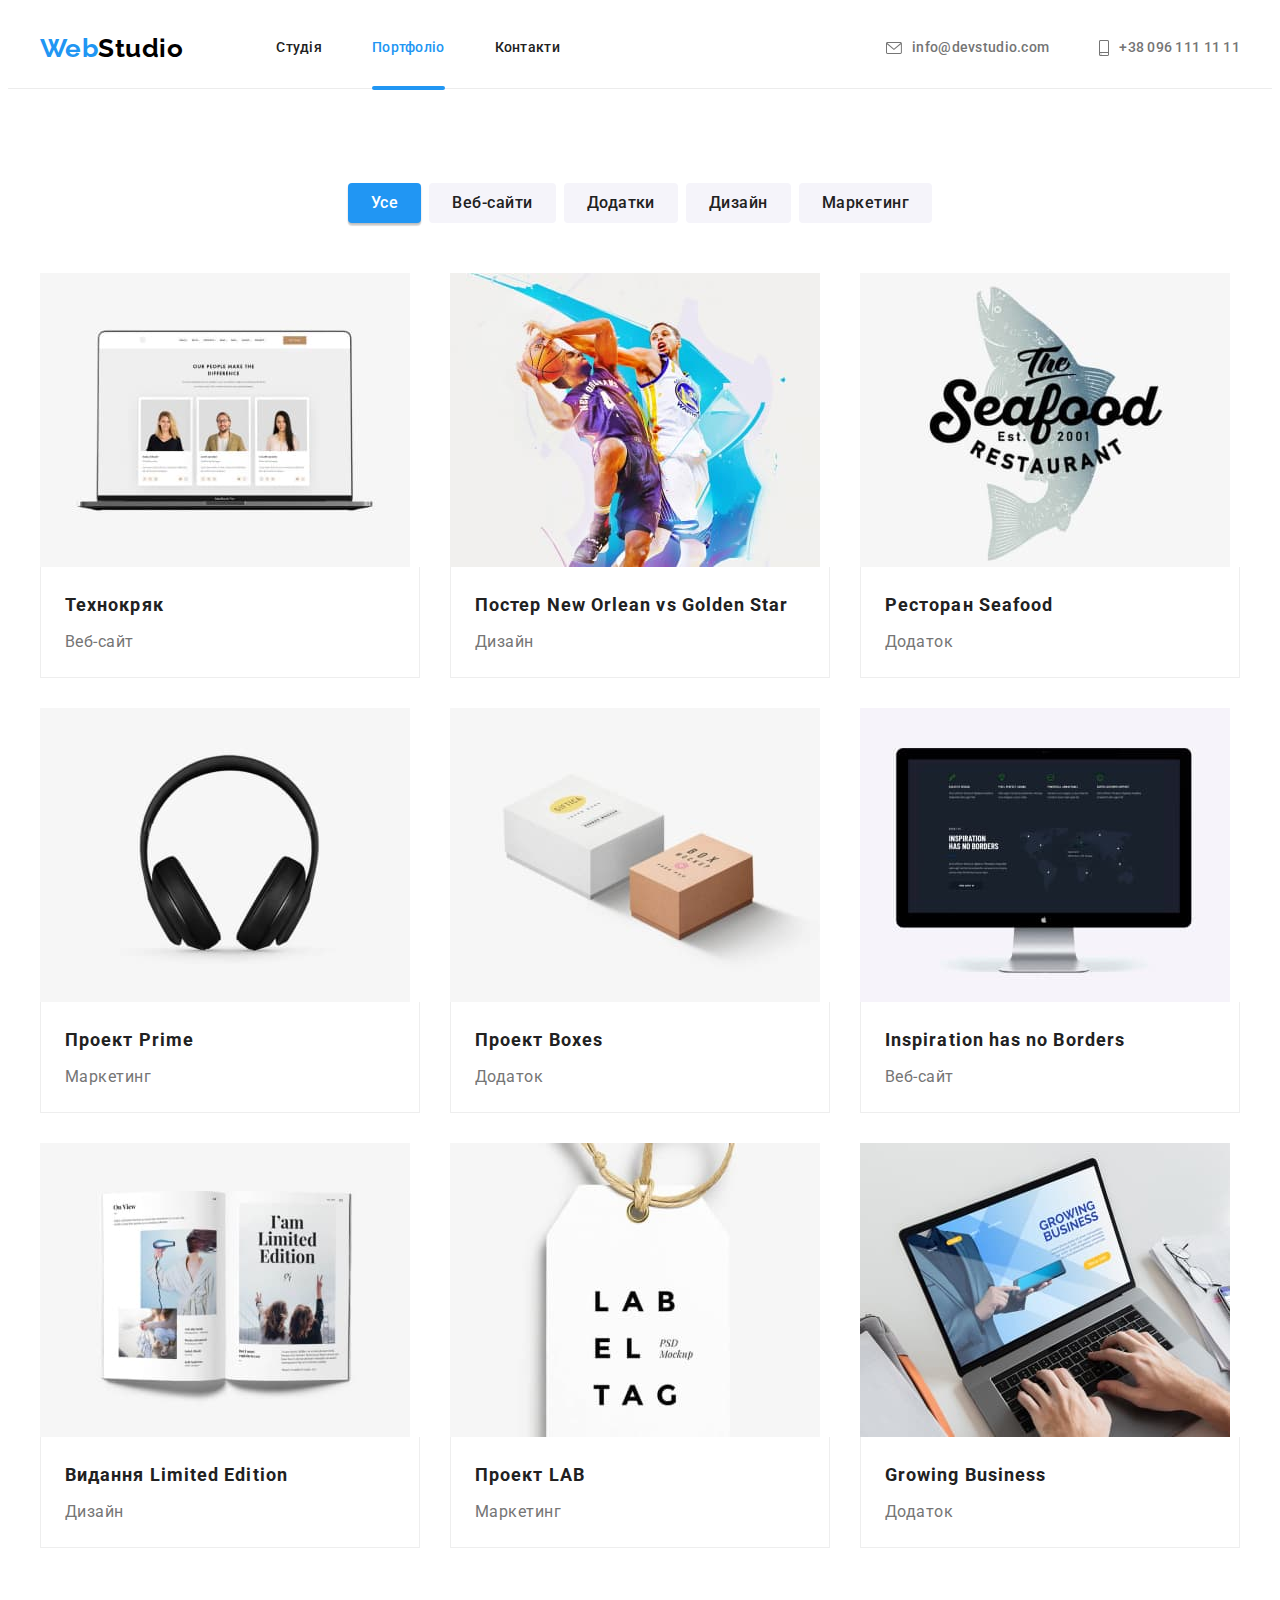
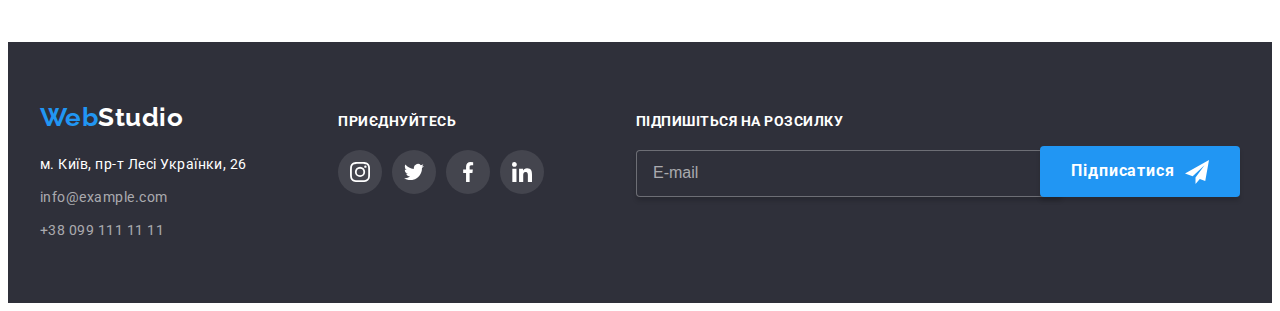
==== commit cfc7db20: "add portfolio mobile menu" ====
--- a/portfolio.html
+++ b/portfolio.html
@@ -18,34 +18,46 @@
     <header class="page-header">
         <div class="container-header container">
             <a href="./index.html" class="logo">Web<span class="logo logo--black">Studio</span></a>
-            <nav class="site-nav">
-                <ul class="site-nav__list list">
-                    <li class="site-nav__item"><a href="./index.html"
-                            class="site-nav__link link">Студія</a></li>
-                    <li class="site-nav__item"><a href="./portfolio.html" class="site-nav__link site-nav__link--current link">Портфоліо</a></li>
-                    <li class="site-nav__item"><a href="" class="site-nav__link link">Контакти</a></li>
-                </ul>
-            </nav>
-            <ul class="contacts list">
-                <li class="contacts__item">
-                    <a href="mailto:info@devstudio.com" class="contacts__link link">
-                        <svg class="contacts__icon" width="16" height="12">
-                            <use href="./images/sprite.svg#icon-envelope"></use>
-                        </svg>
-                        info@devstudio.com
-                    </a>
-                </li>
-                <li class="contacts__item">
-                    <a href="tel:+380961111111" class="contacts__link link">
-                        <svg class="contacts__icon" width="10px" height="16px">
-                            <use href="./images/sprite.svg#icon-smartphone"></use>
-                        </svg>
-                        +38 096 111 11 11
-                    </a>
-                </li>
-            </ul>
+            <button type="button" class="mobile-menu__button" aria-expanded="false" aria-controls="mobile-menu__container" data-menu-button>
+                <svg width="40px" height="40px" aria-label="Перемикач мобільного меню">
+                    <use class="mobile-menu__icon-cross" href="./images/sprite.svg#cross"></use>
+                    <use class="mobile-menu__icon-menu" href="./images/sprite.svg#menu"></use>
+                </svg>
+            </button>
+            <div class="mobile-menu__container" id="mobile-menu__container" data-menu>
+                <nav class="site-nav">
+                    <ul class="site-nav__list list">
+                        <li class="site-nav__item"><a href="./index.html" class="site-nav__link link">Студія</a></li>
+                        <li class="site-nav__item"><a href="./portfolio.html" class="site-nav__link site-nav__link--current link">Портфоліо</a></li>
+                        <li class="site-nav__item"><a href="" class="site-nav__link link">Контакти</a></li>
+                    </ul>
+                </nav>
+                <ul class="contacts list">
+                    <li class="contacts__item">
+                        <a href="mailto:info@devstudio.com" class="contacts__link link">
+                            <svg class="contacts__icon" width="16" height="12">
+                                <use href="./images/sprite.svg#icon-envelope"></use>
+                            </svg>
+                            info@devstudio.com
+                        </a>
+                    </li>
+                    <li class="contacts__item">
+                        <a href="tel:+380961111111" class="contacts__link contacts__link--big link">
+                            <svg class="contacts__icon" width="10px" height="16px">
+                                <use href="./images/sprite.svg#icon-smartphone"></use>
+                            </svg>
+                            +38 096 111 11 11
+                        </a>
+                    </li>
+                </ul>
+                <ul class="social-platform list">
+                    <li class="social-platform__item"><a href="" class="social-platform__link social-platform__link--line link">Instagram</a></li>
+                    <li class="social-platform__item"><a href="" class="social-platform__link social-platform__link--line link">Twitter</a></li>
+                    <li class="social-platform__item"><a href="" class="social-platform__link social-platform__link--line link">Facebook</a></li>
+                    <li class="social-platform__item"><a href="" class="social-platform__link link">LinkedIn</a></li>
+                </ul>
+            </div>
         </div>
-    </header>
     </header>
     <!-- Main -->
     <main>
--- a/css/main.min.css
+++ b/css/main.min.css
@@ -1,2 +1,2 @@
-:root{--primary-text-colour: #212121;--secondary-text-colour: #757575;--accent-colour: #2196F3;--primary-background-colour: #ffffff;--secondary-background-colour: #F5F4FA;--primary-icon-colour: #AFB1B8}.section{padding:94px 0px}.container{width:1200px;padding-left:15px;padding-right:15px;margin-right:auto;margin-left:auto}.body{background-color:var(--primary-background-colour);color:var(--primary-text-colour);font-family:Roboto,sans-serif;letter-spacing:.03em}h1,h2,h3,p,ul{margin-top:0px;margin-bottom:0px}img{display:block;max-width:100%;height:auto}.list{list-style:none;padding-left:0}.link{text-decoration:none}.title{font-weight:700;font-size:36px;line-height:1.17;text-align:center;margin-bottom:50px}.visually-hidden{position:absolute;white-space:nowrap;width:1px;height:1px;overflow:hidden;border:0;padding:0;clip:rect(0 0 0 0);-webkit-clip-path:inset(50%);clip-path:inset(50%);margin:-1px}.page-header{border-bottom:1px solid #ECECEC}.container-header{display:-webkit-box;display:-ms-flexbox;display:flex;-webkit-box-orient:horizontal;-webkit-box-direction:normal;-ms-flex-direction:row;flex-direction:row;-webkit-box-pack:center;-ms-flex-pack:center;justify-content:center;-webkit-box-align:center;-ms-flex-align:center;align-items:center;-ms-flex-wrap:nowrap;flex-wrap:nowrap}.logo{color:var(--accent-colour);font-family:Raleway,sans-serif;font-weight:700;font-size:26px;line-height:1.19;text-decoration:none;-webkit-transition:color 250ms cubic-bezier(0.4, 0, 0.2, 1);transition:color 250ms cubic-bezier(0.4, 0, 0.2, 1)}.logo:hover,.logo:focus{color:var(--accent-colour)}.logo--black{color:#000000}.logo--white{color:var(--primary-background-colour)}.site-nav__list{display:-webkit-box;display:-ms-flexbox;display:flex;-webkit-box-orient:horizontal;-webkit-box-direction:normal;-ms-flex-direction:row;flex-direction:row;-webkit-box-pack:center;-ms-flex-pack:center;justify-content:center;-webkit-box-align:center;-ms-flex-align:center;align-items:center;-ms-flex-wrap:nowrap;flex-wrap:nowrap;margin-left:93px}.site-nav__item:not(:last-child),.contacts__item:not(:last-child){margin-right:50px}.site-nav__link{display:block;padding-top:32px;padding-bottom:32px;color:var(--primary-text-colour);font-weight:500;font-size:14px;line-height:1.14;letter-spacing:0.02em;-webkit-transition:color 250ms cubic-bezier(0.4, 0, 0.2, 1);transition:color 250ms cubic-bezier(0.4, 0, 0.2, 1)}.site-nav__link:hover,.site-nav__link:focus{color:var(--accent-colour)}.site-nav__link--current{position:relative;color:var(--accent-colour)}.site-nav__link--current::after{position:absolute;bottom:-2px;left:0;content:"";display:inline-block;width:100%;height:4px;border-radius:2px;background-color:var(--accent-colour)}.contacts{display:-webkit-box;display:-ms-flexbox;display:flex;-webkit-box-orient:horizontal;-webkit-box-direction:normal;-ms-flex-direction:row;flex-direction:row;-webkit-box-pack:center;-ms-flex-pack:center;justify-content:center;-webkit-box-align:center;-ms-flex-align:center;align-items:center;-ms-flex-wrap:nowrap;flex-wrap:nowrap;margin-left:auto}.contacts__link{display:-webkit-box;display:-ms-flexbox;display:flex;-webkit-box-orient:horizontal;-webkit-box-direction:normal;-ms-flex-direction:row;flex-direction:row;-webkit-box-pack:center;-ms-flex-pack:center;justify-content:center;-webkit-box-align:center;-ms-flex-align:center;align-items:center;-ms-flex-wrap:nowrap;flex-wrap:nowrap;color:var(--secondary-text-colour);font-weight:500;font-size:14px;line-height:1.14;letter-spacing:0.02em;-webkit-transition:color 250ms cubic-bezier(0.4, 0, 0.2, 1);transition:color 250ms cubic-bezier(0.4, 0, 0.2, 1)}.contacts__link:hover,.contacts__link:focus{color:var(--accent-colour)}.contacts__icon{margin-right:10px;fill:currentColor}.hero{text-align:center;padding:200px 0px;max-width:1600px;margin-left:auto;margin-right:auto;background-color:#2F303A;background-image:-webkit-gradient(linear, left top, right top, from(rgba(47,48,58,0.4)), to(rgba(47,48,58,0.4))),url(../images/hero.jpg);background-image:linear-gradient(to right, rgba(47,48,58,0.4), rgba(47,48,58,0.4)),url(../images/hero.jpg);background-repeat:no-repeat;background-position:center;background-size:cover}.hero__title{color:var(--primary-background-colour);font-style:normal;font-weight:900;font-size:44px;line-height:1.36;letter-spacing:0.06em;text-transform:uppercase;margin-bottom:30px}.button{display:inline-block;min-width:200px;padding:10px 32px;border:1px solid transparent;border-radius:4px;-webkit-box-shadow:0px 4px 4px rgba(0,0,0,0.15);box-shadow:0px 4px 4px rgba(0,0,0,0.15);color:var(--primary-background-colour);background-color:var(--accent-colour);font-family:inherit;font-weight:700;font-size:16px;line-height:1.8;text-align:center;letter-spacing:0.06em;cursor:pointer;-webkit-transition:background-color 250ms cubic-bezier(0.4, 0, 0.2, 1);transition:background-color 250ms cubic-bezier(0.4, 0, 0.2, 1)}.button:hover,.button:focus{background-color:#188CE8}.backdrop{position:fixed;top:0;left:0;z-index:1;width:100vw;height:100vh;background-color:rgba(0,0,0,0.2);opacity:1;-webkit-transition:opacity 250ms cubic-bezier(0.4, 0, 0.2, 1);transition:opacity 250ms cubic-bezier(0.4, 0, 0.2, 1)}.backdrop.is-hidden{opacity:0;pointer-events:none}.modal{position:absolute;top:50%;left:50%;-webkit-transform:translate(-50%, -50%) scale(1);transform:translate(-50%, -50%) scale(1);min-width:528px;min-height:581px;background-color:var(--primary-background-colour);-webkit-box-shadow:0px 1px 3px rgba(0,0,0,0.12),0px 1px 1px rgba(0,0,0,0.14),0px 2px 1px rgba(0,0,0,0.2);box-shadow:0px 1px 3px rgba(0,0,0,0.12),0px 1px 1px rgba(0,0,0,0.14),0px 2px 1px rgba(0,0,0,0.2);border-radius:4px;-webkit-transition:-webkit-transform 250ms cubic-bezier(0.4, 0, 0.2, 1);transition:-webkit-transform 250ms cubic-bezier(0.4, 0, 0.2, 1);transition:transform 250ms cubic-bezier(0.4, 0, 0.2, 1);transition:transform 250ms cubic-bezier(0.4, 0, 0.2, 1), -webkit-transform 250ms cubic-bezier(0.4, 0, 0.2, 1)}.backdrop.is-hidden .modal{-webkit-transform:translate(-50%, -50%) scale(0.9);transform:translate(-50%, -50%) scale(0.9)}.modal__button{position:absolute;top:8px;right:8px;display:inline-block;min-width:30px;min-height:30px;cursor:pointer;border:1px solid rgba(0,0,0,0.1);border-radius:50%;background-color:var(--primary-background-colour);-webkit-transition:fill 250ms cubic-bezier(0.4, 0, 0.2, 1);transition:fill 250ms cubic-bezier(0.4, 0, 0.2, 1)}.modal__button:hover,.modal__button:focus{fill:var(--accent-colour)}.form{padding:40px}.form__text{margin-bottom:12px;font-weight:700;font-size:20px;line-height:1.15;text-align:center}.form__field{display:-webkit-box;display:-ms-flexbox;display:flex;-webkit-box-orient:vertical;-webkit-box-direction:normal;-ms-flex-direction:column;flex-direction:column;-webkit-box-pack:center;-ms-flex-pack:center;justify-content:center;-webkit-box-align:stretch;-ms-flex-align:stretch;align-items:stretch;-ms-flex-wrap:nowrap;flex-wrap:nowrap;margin-bottom:10px}.form__label{margin-bottom:4px;font-size:12px;line-height:1.17;letter-spacing:0.01em;color:var(--secondary-text-colour)}.form__group{position:relative}.form__icon{position:absolute;top:50%;left:15px;-webkit-transform:translateY(-50%);transform:translateY(-50%);-webkit-transition:fill 250ms cubic-bezier(0.4, 0, 0.2, 1);transition:fill 250ms cubic-bezier(0.4, 0, 0.2, 1)}.form__input:focus+.form__icon{fill:var(--accent-colour)}.form__input{width:100%;margin:0;padding:11px 12px 11px 42px;border:1px solid rgba(33,33,33,0.2);border-radius:4px;outline:none;-webkit-transition:border 250ms cubic-bezier(0.4, 0, 0.2, 1);transition:border 250ms cubic-bezier(0.4, 0, 0.2, 1)}.form__group:focus-within .form__input{border:1px solid var(--accent-colour)}.form__textarea{resize:none;height:138px;margin:0;padding:12px 16px;border:1px solid rgba(33,33,33,0.2);border-radius:4px;outline:none;-webkit-transition:border 250ms cubic-bezier(0.4, 0, 0.2, 1);transition:border 250ms cubic-bezier(0.4, 0, 0.2, 1)}.form__field:focus-within .form__textarea{border:1px solid var(--accent-colour)}.form__textarea::-webkit-input-placeholder{font-size:12px;line-height:1.17;letter-spacing:0.01em;color:rgba(117,117,117,0.5)}.form__textarea:-ms-input-placeholder{font-size:12px;line-height:1.17;letter-spacing:0.01em;color:rgba(117,117,117,0.5)}.form__textarea::-ms-input-placeholder{font-size:12px;line-height:1.17;letter-spacing:0.01em;color:rgba(117,117,117,0.5)}.form__textarea::placeholder{font-size:12px;line-height:1.17;letter-spacing:0.01em;color:rgba(117,117,117,0.5)}.form__checkbox{margin-top:20px}.form__checkbox-label{display:-webkit-box;display:-ms-flexbox;display:flex;-webkit-box-orient:horizontal;-webkit-box-direction:normal;-ms-flex-direction:row;flex-direction:row;-webkit-box-pack:start;-ms-flex-pack:start;justify-content:flex-start;-webkit-box-align:center;-ms-flex-align:center;align-items:center;-ms-flex-wrap:nowrap;flex-wrap:nowrap;font-size:14px;line-height:1.71;color:var(--secondary-text-colour)}.form__checkbox-input{appearance:none;-webkit-appearance:none;-moz-appearance:none;position:absolute}.form__checkbox-icon{fill:var(--primary-background-colour);border:2px solid var(--primary-text-colour);border-radius:2px;margin-left:13px;margin-right:7px;-webkit-transition:border 250ms cubic-bezier(0.4, 0, 0.2, 1),fill 250ms cubic-bezier(0.4, 0, 0.2, 1);transition:border 250ms cubic-bezier(0.4, 0, 0.2, 1),fill 250ms cubic-bezier(0.4, 0, 0.2, 1)}.form__checkbox-input:checked+.form__checkbox-icon{fill:var(--accent-colour);border:0}.form__checkbox-input:focus+.form__checkbox-icon{border-color:var(--accent-colour)}.form__checkbox-link{font-size:14px;line-height:1.71;color:var(--accent-colour);-webkit-transition:-webkit-text-decoration 250ms cubic-bezier(0.4, 0, 0.2, 1);transition:-webkit-text-decoration 250ms cubic-bezier(0.4, 0, 0.2, 1);transition:text-decoration 250ms cubic-bezier(0.4, 0, 0.2, 1);transition:text-decoration 250ms cubic-bezier(0.4, 0, 0.2, 1), -webkit-text-decoration 250ms cubic-bezier(0.4, 0, 0.2, 1)}.form__checkbox-link:hover{text-decoration:none}.form__button{margin-top:30px;padding:10px 55px}.form__btn{text-align:center}.advantages{padding:94px 0px 0px}.advantages__list{display:-webkit-box;display:-ms-flexbox;display:flex;-webkit-box-orient:horizontal;-webkit-box-direction:normal;-ms-flex-direction:row;flex-direction:row;-webkit-box-pack:center;-ms-flex-pack:center;justify-content:center;-webkit-box-align:center;-ms-flex-align:center;align-items:center;-ms-flex-wrap:nowrap;flex-wrap:nowrap}.advantages__item{-ms-flex-preferred-size:calc((100% - 90px) / 4);flex-basis:calc((100% - 90px) / 4);margin-right:30px}.advantages__item:nth-child(4n){margin-right:0}.advantages__icon-field{height:120px;background-color:var(--secondary-background-colour);margin-bottom:30px;display:-webkit-box;display:-ms-flexbox;display:flex;-webkit-box-pack:center;-ms-flex-pack:center;justify-content:center;-webkit-box-align:center;-ms-flex-align:center;align-items:center}.advantages__title{font-weight:700;font-size:14px;line-height:1.14;text-transform:uppercase;margin-bottom:10px}.advantages__text{color:var(--secondary-text-colour);font-size:14px;line-height:1.71}.work{display:-webkit-box;display:-ms-flexbox;display:flex;-webkit-box-orient:horizontal;-webkit-box-direction:normal;-ms-flex-direction:row;flex-direction:row;-webkit-box-pack:center;-ms-flex-pack:center;justify-content:center;-webkit-box-align:center;-ms-flex-align:center;align-items:center;-ms-flex-wrap:nowrap;flex-wrap:nowrap}.work__item{-ms-flex-preferred-size:calc((100% - 60px) / 3);flex-basis:calc((100% - 60px) / 3);margin-right:30px}.work__item:nth-child(3n){margin-right:0}.work__thumb{position:relative}.work__label{position:absolute;left:0;bottom:0;width:100%;background-color:rgba(47,48,58,0.8);padding:27px 0}.work__text{font-weight:700;font-size:14px;line-height:1.14;text-transform:uppercase;text-align:center;color:var(--primary-background-colour)}.team{background-color:var(--secondary-background-colour)}.team__list{display:-webkit-box;display:-ms-flexbox;display:flex;-webkit-box-orient:horizontal;-webkit-box-direction:normal;-ms-flex-direction:row;flex-direction:row;-webkit-box-pack:center;-ms-flex-pack:center;justify-content:center;-webkit-box-align:center;-ms-flex-align:center;align-items:center;-ms-flex-wrap:nowrap;flex-wrap:nowrap}.team__card{-ms-flex-preferred-size:calc((100% - 90px) / 4);flex-basis:calc((100% - 90px) / 4);margin-right:30px;background-color:var(--primary-background-colour);border-radius:0px 0px 4px 4px;-webkit-box-shadow:0px 1px 3px rgba(0,0,0,0.12),0px 1px 1px rgba(0,0,0,0.14),0px 2px 1px rgba(0,0,0,0.2);box-shadow:0px 1px 3px rgba(0,0,0,0.12),0px 1px 1px rgba(0,0,0,0.14),0px 2px 1px rgba(0,0,0,0.2)}.team__card:nth-child(4n){margin-right:0}.team__information{padding:30px 32px}.team__name{font-weight:500;font-size:16px;line-height:1.2;text-align:center;margin-bottom:10px}.team__text{color:var(--secondary-text-colour);font-size:16px;line-height:1.2;text-align:center;margin-bottom:16px}.socialmedia{display:-webkit-box;display:-ms-flexbox;display:flex;-webkit-box-orient:horizontal;-webkit-box-direction:normal;-ms-flex-direction:row;flex-direction:row;-webkit-box-pack:center;-ms-flex-pack:center;justify-content:center;-webkit-box-align:center;-ms-flex-align:center;align-items:center;-ms-flex-wrap:nowrap;flex-wrap:nowrap}.socialmedia__item{margin-right:10px}.socialmedia__item:nth-child(4n){margin-right:0}.socialmedia__link{display:-webkit-box;display:-ms-flexbox;display:flex;-webkit-box-orient:horizontal;-webkit-box-direction:normal;-ms-flex-direction:row;flex-direction:row;-webkit-box-pack:center;-ms-flex-pack:center;justify-content:center;-webkit-box-align:center;-ms-flex-align:center;align-items:center;-ms-flex-wrap:nowrap;flex-wrap:nowrap;width:44px;height:44px;border-radius:50%;color:var(--primary-icon-colour);-webkit-transition:color 250ms cubic-bezier(0.4, 0, 0.2, 1),background-color 250ms cubic-bezier(0.4, 0, 0.2, 1);transition:color 250ms cubic-bezier(0.4, 0, 0.2, 1),background-color 250ms cubic-bezier(0.4, 0, 0.2, 1)}.socialmedia__link:hover,.socialmedia__link:focus{background-color:var(--accent-colour);color:var(--primary-background-colour)}.socialmedia__link--white{background-color:#FFFFFF1A;color:var(--primary-background-colour)}.socialmedia__link--white:hover,.socialmedia__link--white:focus{background-color:var(--accent-colour)}.socialmedia__icon{fill:currentColor}.socialmedia__container{width:206px;height:80px}.socialmedia__text{font-weight:700;font-size:14px;line-height:1.14;text-transform:uppercase;margin-bottom:20px;color:var(--primary-background-colour)}.clients{display:-webkit-box;display:-ms-flexbox;display:flex;-webkit-box-orient:horizontal;-webkit-box-direction:normal;-ms-flex-direction:row;flex-direction:row;-webkit-box-pack:center;-ms-flex-pack:center;justify-content:center;-webkit-box-align:center;-ms-flex-align:center;align-items:center;-ms-flex-wrap:nowrap;flex-wrap:nowrap}.clients__item{-ms-flex-preferred-size:calc((100% - 150px) / 6);flex-basis:calc((100% - 150px) / 6);margin-right:30px;height:92px}.clients__item:nth-child(6n){margin-right:0}.clients__link{display:-webkit-box;display:-ms-flexbox;display:flex;-webkit-box-orient:horizontal;-webkit-box-direction:normal;-ms-flex-direction:row;flex-direction:row;-webkit-box-pack:center;-ms-flex-pack:center;justify-content:center;-webkit-box-align:center;-ms-flex-align:center;align-items:center;-ms-flex-wrap:nowrap;flex-wrap:nowrap;width:100%;height:100%;border:1px solid var(--primary-icon-colour);border-radius:4px;color:var(--primary-icon-colour);-webkit-transition:color 250ms cubic-bezier(0.4, 0, 0.2, 1),border 250ms cubic-bezier(0.4, 0, 0.2, 1);transition:color 250ms cubic-bezier(0.4, 0, 0.2, 1),border 250ms cubic-bezier(0.4, 0, 0.2, 1)}.clients__link:hover,.clients__link:focus{color:var(--accent-colour);border:1px solid var(--accent-colour)}.clients__icon{fill:currentColor}.page-footer{background-color:#2F303A;padding:60px 0px}.container-footer{display:-webkit-box;display:-ms-flexbox;display:flex;-webkit-box-orient:horizontal;-webkit-box-direction:normal;-ms-flex-direction:row;flex-direction:row;-webkit-box-pack:justify;-ms-flex-pack:justify;justify-content:space-between;-webkit-box-align:baseline;-ms-flex-align:baseline;align-items:baseline;-ms-flex-wrap:nowrap;flex-wrap:nowrap}.address__text{margin-top:20px;color:var(--primary-background-colour);font-style:normal;font-size:14px;line-height:1.71}.address__item{margin-top:9px}.address__link{color:rgba(255,255,255,0.6);font-style:normal;font-weight:400;font-size:14px;line-height:1.71;-webkit-transition:color 250ms cubic-bezier(0.4, 0, 0.2, 1);transition:color 250ms cubic-bezier(0.4, 0, 0.2, 1)}.address__link:hover,.address__link:focus{color:var(--accent-colour)}.subscribtion{display:-webkit-box;display:-ms-flexbox;display:flex;-webkit-box-orient:horizontal;-webkit-box-direction:normal;-ms-flex-direction:row;flex-direction:row;-webkit-box-pack:center;-ms-flex-pack:center;justify-content:center;-webkit-box-align:end;-ms-flex-align:end;align-items:flex-end;-ms-flex-wrap:nowrap;flex-wrap:nowrap}.subscribtion__text{margin-bottom:20px;font-weight:700;font-size:14px;line-height:1.14;text-transform:uppercase;color:var(--primary-background-colour)}.subscribtion__input{min-width:358px;padding:15px 16px;border:1px solid rgba(255,255,255,0.3);-webkit-box-shadow:0px 4px 4px rgba(0,0,0,0.15);box-shadow:0px 4px 4px rgba(0,0,0,0.15);border-radius:4px;background-color:#2F303A;outline:none;color:var(--primary-background-colour);-webkit-transition:border 250ms cubic-bezier(0.4, 0, 0.2, 1);transition:border 250ms cubic-bezier(0.4, 0, 0.2, 1)}.subscribtion__label:focus-within .subscribtion__input{border:1px solid var(--accent-colour)}.subscribtion__input::-webkit-input-placeholder{font-size:16px;line-height:1.25;color:rgba(255,255,255,0.6)}.subscribtion__input:-ms-input-placeholder{font-size:16px;line-height:1.25;color:rgba(255,255,255,0.6)}.subscribtion__input::-ms-input-placeholder{font-size:16px;line-height:1.25;color:rgba(255,255,255,0.6)}.subscribtion__input::placeholder{font-size:16px;line-height:1.25;color:rgba(255,255,255,0.6)}.subscribtion__button{display:-webkit-inline-box;display:-ms-inline-flexbox;display:inline-flex;-webkit-box-orient:horizontal;-webkit-box-direction:normal;-ms-flex-direction:row;flex-direction:row;-webkit-box-pack:center;-ms-flex-pack:center;justify-content:center;-webkit-box-align:center;-ms-flex-align:center;align-items:center;-ms-flex-wrap:nowrap;flex-wrap:nowrap;padding:10px 28px;margin-left:12px}.subscribtion__icon{margin-left:10px}.filter{display:-webkit-box;display:-ms-flexbox;display:flex;-webkit-box-orient:horizontal;-webkit-box-direction:normal;-ms-flex-direction:row;flex-direction:row;-webkit-box-pack:center;-ms-flex-pack:center;justify-content:center;-webkit-box-align:center;-ms-flex-align:center;align-items:center;-ms-flex-wrap:nowrap;flex-wrap:nowrap;margin-bottom:50px}.filter__item:not(:last-child){margin-right:8px}.filter__button{display:inline-block;min-width:auto;padding:6px 22px;border:1px solid transparent;border-radius:4px;color:var(--primary-text-colour);background-color:var(--secondary-background-colour);font-family:inherit;font-weight:500;font-size:16px;line-height:1.62;text-align:center;letter-spacing:0.03em;cursor:pointer;-webkit-transition:background-color 250ms cubic-bezier(0.4, 0, 0.2, 1),color 250ms cubic-bezier(0.4, 0, 0.2, 1),-webkit-box-shadow 250ms cubic-bezier(0.4, 0, 0.2, 1);transition:background-color 250ms cubic-bezier(0.4, 0, 0.2, 1),color 250ms cubic-bezier(0.4, 0, 0.2, 1),-webkit-box-shadow 250ms cubic-bezier(0.4, 0, 0.2, 1);transition:background-color 250ms cubic-bezier(0.4, 0, 0.2, 1),color 250ms cubic-bezier(0.4, 0, 0.2, 1),box-shadow 250ms cubic-bezier(0.4, 0, 0.2, 1);transition:background-color 250ms cubic-bezier(0.4, 0, 0.2, 1),color 250ms cubic-bezier(0.4, 0, 0.2, 1),box-shadow 250ms cubic-bezier(0.4, 0, 0.2, 1),-webkit-box-shadow 250ms cubic-bezier(0.4, 0, 0.2, 1)}.filter__button:hover,.filter__button:focus{color:var(--primary-background-colour);background-color:var(--accent-colour);-webkit-box-shadow:0px 3px 1px rgba(0,0,0,0.1),0px 1px 2px rgba(0,0,0,0.08),0px 2px 2px rgba(0,0,0,0.12);box-shadow:0px 3px 1px rgba(0,0,0,0.1),0px 1px 2px rgba(0,0,0,0.08),0px 2px 2px rgba(0,0,0,0.12)}.filter__button--current{color:var(--primary-background-colour);background-color:var(--accent-colour);-webkit-box-shadow:0px 3px 1px rgba(0,0,0,0.1),0px 1px 2px rgba(0,0,0,0.08),0px 2px 2px rgba(0,0,0,0.12);box-shadow:0px 3px 1px rgba(0,0,0,0.1),0px 1px 2px rgba(0,0,0,0.08),0px 2px 2px rgba(0,0,0,0.12)}.portfolio{display:-webkit-box;display:-ms-flexbox;display:flex;-webkit-box-orient:horizontal;-webkit-box-direction:normal;-ms-flex-direction:row;flex-direction:row;-webkit-box-pack:center;-ms-flex-pack:center;justify-content:center;-webkit-box-align:center;-ms-flex-align:center;align-items:center;-ms-flex-wrap:wrap;flex-wrap:wrap}.portfolio__item{-ms-flex-preferred-size:calc((100% - 60px) / 3);flex-basis:calc((100% - 60px) / 3);margin-right:30px;margin-bottom:30px}.portfolio__item:nth-child(3n){margin-right:0}.portfolio__item:nth-last-child(-n+3){margin-bottom:0}.portfolio__link{display:block;-webkit-transition:-webkit-box-shadow 250ms cubic-bezier(0.4, 0, 0.2, 1);transition:-webkit-box-shadow 250ms cubic-bezier(0.4, 0, 0.2, 1);transition:box-shadow 250ms cubic-bezier(0.4, 0, 0.2, 1);transition:box-shadow 250ms cubic-bezier(0.4, 0, 0.2, 1), -webkit-box-shadow 250ms cubic-bezier(0.4, 0, 0.2, 1)}.portfolio__link:hover,.portfolio__link:focus{-webkit-box-shadow:0px 4px 4px 0px #00000040;box-shadow:0px 4px 4px 0px #00000040}.portfolio__thumb{position:relative;overflow:hidden}.portfolio__overlay{position:absolute;top:0;left:0;width:100%;height:100%;background-color:rgba(33,150,243,0.9);-webkit-transition:-webkit-transform 250ms cubic-bezier(0.4, 0, 0.2, 1);transition:-webkit-transform 250ms cubic-bezier(0.4, 0, 0.2, 1);transition:transform 250ms cubic-bezier(0.4, 0, 0.2, 1);transition:transform 250ms cubic-bezier(0.4, 0, 0.2, 1), -webkit-transform 250ms cubic-bezier(0.4, 0, 0.2, 1);-webkit-transform:translateY(100%);transform:translateY(100%)}.portfolio__link:hover .portfolio__overlay,.portfolio__link:focus .portfolio__overlay{-webkit-transform:translateY(0);transform:translateY(0)}.portfolio__text{position:absolute;display:-webkit-box;display:-ms-flexbox;display:flex;-webkit-box-align:center;-ms-flex-align:center;align-items:center;height:100%;font-size:18px;line-height:1.55;padding:0 24px;color:var(--primary-background-colour)}.portfolio__meta{padding:20px 24px;border:1px solid #EEEEEE;border-top:0}.portfolio__name{color:var(--primary-text-colour);font-weight:700;font-size:18px;line-height:2;letter-spacing:0.06em}.portfolio__label{color:var(--secondary-text-colour);font-size:16px;line-height:1.88;margin-top:4px}
+:root{--primary-text-colour: #212121;--secondary-text-colour: #757575;--accent-colour: #2196F3;--primary-background-colour: #ffffff;--secondary-background-colour: #F5F4FA;--primary-icon-colour: #AFB1B8}.section{padding:60px 0px}@media screen and (min-width: 1200px){.section{padding:94px 0px}}.container{padding-left:15px;padding-right:15px;margin-right:auto;margin-left:auto}@media screen and (min-width: 480px){.container{width:480px}}@media screen and (min-width: 768px){.container{width:768px}}@media screen and (min-width: 1200px){.container{width:1200px}}.body{background-color:var(--primary-background-colour);color:var(--primary-text-colour);font-family:Roboto,sans-serif;letter-spacing:.03em}.body.modal-open{overflow:hidden}h1,h2,h3,p,ul{margin-top:0px;margin-bottom:0px}img{display:block;max-width:100%;height:auto}.list{list-style:none;padding-left:0}.link{text-decoration:none}.title{font-weight:700;font-size:28px;line-height:1.18;text-align:center;margin-bottom:30px}@media screen and (min-width: 1200px){.title{font-size:36px;line-height:1.17;margin-bottom:50px}}.visually-hidden{position:absolute;white-space:nowrap;width:1px;height:1px;overflow:hidden;border:0;padding:0;clip:rect(0 0 0 0);-webkit-clip-path:inset(50%);clip-path:inset(50%);margin:-1px}.page-header{position:relative;border-bottom:1px solid #ECECEC}.container-header{display:-webkit-box;display:-ms-flexbox;display:flex;-webkit-box-orient:horizontal;-webkit-box-direction:normal;-ms-flex-direction:row;flex-direction:row;-webkit-box-pack:center;-ms-flex-pack:center;justify-content:center;-webkit-box-align:center;-ms-flex-align:center;align-items:center;-ms-flex-wrap:nowrap;flex-wrap:nowrap}@media screen and (max-width: 767px){.container-header{-webkit-box-pack:justify;-ms-flex-pack:justify;justify-content:space-between}}.logo{color:var(--accent-colour);font-family:Raleway,sans-serif;font-weight:700;font-size:24px;line-height:1.17;text-decoration:none;-webkit-transition:color 250ms cubic-bezier(0.4, 0, 0.2, 1);transition:color 250ms cubic-bezier(0.4, 0, 0.2, 1)}.logo:hover,.logo:focus{color:var(--accent-colour)}.logo--black{color:#000000}.logo--white{color:var(--primary-background-colour)}@media screen and (min-width: 1200px){.logo{font-size:26px;line-height:1.19}}@media screen and (min-width: 768px){.mobile-menu{display:none}}.mobile-menu__button{display:-webkit-inline-box;display:-ms-inline-flexbox;display:inline-flex;border:none;background-color:transparent;cursor:pointer;-webkit-transition:fill 250ms cubic-bezier(0.4, 0, 0.2, 1);transition:fill 250ms cubic-bezier(0.4, 0, 0.2, 1)}.mobile-menu__button:hover,.mobile-menu__button:focus{fill:var(--accent-colour)}@media screen and (min-width: 768px){.mobile-menu__button{display:none}}.mobile-menu__button.is-open .mobile-menu__icon-menu{display:none}.mobile-menu__icon-cross{display:none}.mobile-menu__button.is-open .mobile-menu__icon-cross{display:block}@media screen and (max-width: 767px){.mobile-menu__container{display:none;position:absolute;top:100%;left:0;width:100%;padding:48px 40px;background-color:var(--primary-background-colour)}.mobile-menu__container.is-open{display:block}}@media screen and (min-width: 768px){.mobile-menu__container{display:-webkit-box;display:-ms-flexbox;display:flex;-webkit-box-orient:horizontal;-webkit-box-direction:normal;-ms-flex-direction:row;flex-direction:row;-webkit-box-pack:justify;-ms-flex-pack:justify;justify-content:space-between;-webkit-box-align:center;-ms-flex-align:center;align-items:center;-ms-flex-wrap:nowrap;flex-wrap:nowrap;-webkit-box-flex:1;-ms-flex-positive:1;flex-grow:1}}@media screen and (max-width: 767px){.site-nav__list{display:-webkit-box;display:-ms-flexbox;display:flex;-webkit-box-orient:vertical;-webkit-box-direction:normal;-ms-flex-direction:column;flex-direction:column;gap:32px;margin-bottom:302px}}@media screen and (min-width: 768px){.site-nav__list{display:-webkit-box;display:-ms-flexbox;display:flex;-webkit-box-orient:horizontal;-webkit-box-direction:normal;-ms-flex-direction:row;flex-direction:row;-webkit-box-pack:center;-ms-flex-pack:center;justify-content:center;-webkit-box-align:center;-ms-flex-align:center;align-items:center;-ms-flex-wrap:nowrap;flex-wrap:nowrap;margin-left:88px}}@media screen and (min-width: 1200px){.site-nav__list{margin-left:93px}}@media screen and (min-width: 768px){.site-nav__item:not(:last-child){margin-right:50px}}.site-nav__link{display:block;color:var(--primary-text-colour);font-weight:500;font-size:40px;line-height:1.18;letter-spacing:0.02em;-webkit-transition:color 250ms cubic-bezier(0.4, 0, 0.2, 1);transition:color 250ms cubic-bezier(0.4, 0, 0.2, 1)}@media screen and (min-width: 768px){.site-nav__link{padding-top:32px;padding-bottom:32px}}.site-nav__link:hover,.site-nav__link:focus{color:var(--accent-colour)}.site-nav__link--current{color:var(--accent-colour)}@media screen and (min-width: 768px){.site-nav__link{font-size:14px;line-height:1.14}.site-nav__link--current{position:relative}.site-nav__link--current::after{position:absolute;bottom:-2px;left:0;content:"";display:inline-block;width:100%;height:4px;border-radius:2px;background-color:var(--accent-colour)}}@media screen and (max-width: 767px){.contacts{display:-webkit-box;display:-ms-flexbox;display:flex;-webkit-box-orient:vertical;-webkit-box-direction:reverse;-ms-flex-direction:column-reverse;flex-direction:column-reverse;gap:32px;margin-bottom:64px}}@media screen and (min-width: 1200px){.contacts{display:-webkit-box;display:-ms-flexbox;display:flex;-webkit-box-orient:horizontal;-webkit-box-direction:normal;-ms-flex-direction:row;flex-direction:row;-webkit-box-pack:center;-ms-flex-pack:center;justify-content:center;-webkit-box-align:center;-ms-flex-align:center;align-items:center;-ms-flex-wrap:nowrap;flex-wrap:nowrap}}@media screen and (max-width: 1199px){.contacts__item:not(:last-child){margin-bottom:10px}}@media screen and (min-width: 1200px){.contacts__item:not(:last-child){margin-right:50px}}.contacts__link{color:var(--secondary-text-colour);font-weight:500;font-size:24px;line-height:1.17;letter-spacing:0.02em;-webkit-transition:color 250ms cubic-bezier(0.4, 0, 0.2, 1);transition:color 250ms cubic-bezier(0.4, 0, 0.2, 1)}@media screen and (min-width: 1200px){.contacts__link{display:-webkit-box;display:-ms-flexbox;display:flex;-webkit-box-orient:horizontal;-webkit-box-direction:normal;-ms-flex-direction:row;flex-direction:row;-webkit-box-pack:center;-ms-flex-pack:center;justify-content:center;-webkit-box-align:center;-ms-flex-align:center;align-items:center;-ms-flex-wrap:nowrap;flex-wrap:nowrap}}.contacts__link:hover,.contacts__link:focus{color:var(--accent-colour)}@media screen and (max-width: 767px){.contacts__link--big{font-size:32px;line-height:1.25;color:var(--accent-colour)}.contacts__link--big:hover,.contacts__link--big:focus{color:#188CE8}}@media screen and (min-width: 768px){.contacts__link{font-size:14px;line-height:1.14}}.contacts__icon{margin-right:8px;fill:currentColor}@media screen and (max-width: 767px){.contacts__icon{display:none}}@media screen and (min-width: 1200px){.contacts__icon{margin-right:10px}}.social-platform{display:-webkit-box;display:-ms-flexbox;display:flex;-webkit-box-orient:horizontal;-webkit-box-direction:normal;-ms-flex-direction:row;flex-direction:row;-webkit-box-pack:start;-ms-flex-pack:start;justify-content:flex-start;-webkit-box-align:center;-ms-flex-align:center;align-items:center;-ms-flex-wrap:wrap;flex-wrap:wrap;gap:20px}@media screen and (min-width: 768px){.social-platform{display:none}}.social-platform__link{font-weight:500;font-size:18px;line-height:1.22;letter-spacing:0.02em;color:var(--accent-colour);-webkit-transition:color 250ms cubic-bezier(0.4, 0, 0.2, 1);transition:color 250ms cubic-bezier(0.4, 0, 0.2, 1)}.social-platform__link:hover,.social-platform__link:focus{color:#188CE8}.social-platform__link--line{position:relative}.social-platform__link--line::after{content:"";position:absolute;display:inline-block;top:0;left:0;width:1px;height:100%;background-color:rgba(33,33,33,0.2)}.hero{text-align:center;padding:118px 0px;max-width:1600px;margin-left:auto;margin-right:auto;background-color:#2F303A;background-image:-webkit-gradient(linear, left top, right top, from(rgba(47,48,58,0.4)), to(rgba(47,48,58,0.4))),url(../images/hero.jpg);background-image:linear-gradient(to right, rgba(47,48,58,0.4), rgba(47,48,58,0.4)),url(../images/hero.jpg);background-repeat:no-repeat;background-position:center;background-size:cover}@media screen and (min-width: 1200px){.hero{padding:200px 0px}}.hero__title{color:var(--primary-background-colour);font-style:normal;font-weight:900;font-size:26px;line-height:1.62;letter-spacing:0.06em;text-transform:uppercase;margin-bottom:30px}@media screen and (min-width: 1200px){.hero__title{font-size:44px;line-height:1.36}}.button{display:inline-block;min-width:200px;padding:10px 32px;border:1px solid transparent;border-radius:4px;-webkit-box-shadow:0px 4px 4px rgba(0,0,0,0.15);box-shadow:0px 4px 4px rgba(0,0,0,0.15);color:var(--primary-background-colour);background-color:var(--accent-colour);font-family:inherit;font-weight:700;font-size:16px;line-height:1.8;text-align:center;letter-spacing:0.06em;cursor:pointer;-webkit-transition:background-color 250ms cubic-bezier(0.4, 0, 0.2, 1);transition:background-color 250ms cubic-bezier(0.4, 0, 0.2, 1)}.button:hover,.button:focus{background-color:#188CE8}.backdrop{position:fixed;top:0;left:0;z-index:1;overflow-y:scroll;width:100vw;height:100vh;padding:93px 15px;background-color:rgba(0,0,0,0.2);opacity:1;-webkit-transition:opacity 250ms cubic-bezier(0.4, 0, 0.2, 1);transition:opacity 250ms cubic-bezier(0.4, 0, 0.2, 1)}.backdrop.is-hidden{opacity:0;pointer-events:none}.modal{position:relative;-webkit-transform:scale(1);transform:scale(1);-webkit-transition:-webkit-transform 250ms cubic-bezier(0.4, 0, 0.2, 1);transition:-webkit-transform 250ms cubic-bezier(0.4, 0, 0.2, 1);transition:transform 250ms cubic-bezier(0.4, 0, 0.2, 1);transition:transform 250ms cubic-bezier(0.4, 0, 0.2, 1), -webkit-transform 250ms cubic-bezier(0.4, 0, 0.2, 1);background-color:var(--primary-background-colour);-webkit-box-shadow:0px 1px 3px rgba(0,0,0,0.12),0px 1px 1px rgba(0,0,0,0.14),0px 2px 1px rgba(0,0,0,0.2);box-shadow:0px 1px 3px rgba(0,0,0,0.12),0px 1px 1px rgba(0,0,0,0.14),0px 2px 1px rgba(0,0,0,0.2);border-radius:4px}.backdrop.is-hidden .modal{-webkit-transform:scale(0.9);transform:scale(0.9)}@media screen and (min-width: 480px){.modal{min-width:450px;min-height:609px}}@media screen and (min-width: 768px){.modal{position:absolute;top:50%;left:50%;-webkit-transform:translate(-50%, -50%);transform:translate(-50%, -50%);-webkit-transition:-webkit-transform 250ms cubic-bezier(0.4, 0, 0.2, 1);transition:-webkit-transform 250ms cubic-bezier(0.4, 0, 0.2, 1);transition:transform 250ms cubic-bezier(0.4, 0, 0.2, 1);transition:transform 250ms cubic-bezier(0.4, 0, 0.2, 1), -webkit-transform 250ms cubic-bezier(0.4, 0, 0.2, 1)}.backdrop.is-hidden .modal{-webkit-transform:translate(-50%, -50%);transform:translate(-50%, -50%)}}@media screen and (min-width: 1200px){.modal{min-width:528px;min-height:581px}}.modal__button{position:absolute;top:8px;right:8px;display:inline-block;min-width:30px;min-height:30px;cursor:pointer;border:1px solid rgba(0,0,0,0.1);border-radius:50%;background-color:var(--primary-background-colour);-webkit-transition:fill 250ms cubic-bezier(0.4, 0, 0.2, 1);transition:fill 250ms cubic-bezier(0.4, 0, 0.2, 1)}.modal__button:hover,.modal__button:focus{fill:var(--accent-colour)}.form{padding:40px}.form__text{margin-bottom:12px;font-weight:700;font-size:20px;line-height:1.5;text-align:center}@media screen and (min-width: 1200px){.form__text{line-height:1.15}}.form__field{display:-webkit-box;display:-ms-flexbox;display:flex;-webkit-box-orient:vertical;-webkit-box-direction:normal;-ms-flex-direction:column;flex-direction:column;-webkit-box-pack:center;-ms-flex-pack:center;justify-content:center;-webkit-box-align:stretch;-ms-flex-align:stretch;align-items:stretch;-ms-flex-wrap:nowrap;flex-wrap:nowrap;margin-bottom:10px}.form__label{margin-bottom:4px;font-size:12px;line-height:1.17;letter-spacing:0.01em;color:var(--secondary-text-colour)}.form__group{position:relative}.form__icon{position:absolute;top:50%;left:15px;-webkit-transform:translateY(-50%);transform:translateY(-50%);-webkit-transition:fill 250ms cubic-bezier(0.4, 0, 0.2, 1);transition:fill 250ms cubic-bezier(0.4, 0, 0.2, 1)}.form__input:focus+.form__icon{fill:var(--accent-colour)}.form__input{width:100%;margin:0;padding:11px 12px 11px 42px;border:1px solid rgba(33,33,33,0.2);border-radius:4px;outline:none;-webkit-transition:border 250ms cubic-bezier(0.4, 0, 0.2, 1);transition:border 250ms cubic-bezier(0.4, 0, 0.2, 1)}.form__group:focus-within .form__input{border:1px solid var(--accent-colour)}.form__textarea{resize:none;height:138px;margin:0;padding:12px 16px;border:1px solid rgba(33,33,33,0.2);border-radius:4px;outline:none;-webkit-transition:border 250ms cubic-bezier(0.4, 0, 0.2, 1);transition:border 250ms cubic-bezier(0.4, 0, 0.2, 1)}.form__field:focus-within .form__textarea{border:1px solid var(--accent-colour)}.form__textarea::-webkit-input-placeholder{font-size:12px;line-height:1.17;letter-spacing:0.01em;color:rgba(117,117,117,0.5)}.form__textarea:-ms-input-placeholder{font-size:12px;line-height:1.17;letter-spacing:0.01em;color:rgba(117,117,117,0.5)}.form__textarea::-ms-input-placeholder{font-size:12px;line-height:1.17;letter-spacing:0.01em;color:rgba(117,117,117,0.5)}.form__textarea::placeholder{font-size:12px;line-height:1.17;letter-spacing:0.01em;color:rgba(117,117,117,0.5)}.form__checkbox{margin-top:20px}.form__checkbox-label{display:-webkit-box;display:-ms-flexbox;display:flex;-webkit-box-orient:horizontal;-webkit-box-direction:normal;-ms-flex-direction:row;flex-direction:row;-webkit-box-pack:center;-ms-flex-pack:center;justify-content:center;-webkit-box-align:center;-ms-flex-align:center;align-items:center;-ms-flex-wrap:wrap;flex-wrap:wrap;font-size:12px;line-height:1.17;color:var(--secondary-text-colour)}@media screen and (min-width: 1200px){.form__checkbox-label{font-size:14px;line-height:1.71}}.form__checkbox-input{-webkit-appearance:none;-moz-appearance:none;appearance:none;position:absolute}.form__checkbox-icon{fill:var(--primary-background-colour);border:2px solid var(--primary-text-colour);border-radius:2px;margin-right:7px;-webkit-transition:border 250ms cubic-bezier(0.4, 0, 0.2, 1),fill 250ms cubic-bezier(0.4, 0, 0.2, 1);transition:border 250ms cubic-bezier(0.4, 0, 0.2, 1),fill 250ms cubic-bezier(0.4, 0, 0.2, 1)}.form__checkbox-input:checked+.form__checkbox-icon{fill:var(--accent-colour);border:0}.form__checkbox-input:focus+.form__checkbox-icon{border-color:var(--accent-colour)}.form__checkbox-link{font-size:12px;line-height:1.17;color:var(--accent-colour);-webkit-transition:-webkit-text-decoration 250ms cubic-bezier(0.4, 0, 0.2, 1);transition:-webkit-text-decoration 250ms cubic-bezier(0.4, 0, 0.2, 1);transition:text-decoration 250ms cubic-bezier(0.4, 0, 0.2, 1);transition:text-decoration 250ms cubic-bezier(0.4, 0, 0.2, 1), -webkit-text-decoration 250ms cubic-bezier(0.4, 0, 0.2, 1)}.form__checkbox-link:hover{text-decoration:none}@media screen and (min-width: 1200px){.form__checkbox-link{font-size:14px;line-height:1.71}}.form__button{display:block;margin:30px auto 0;padding:10px 55px}.advantages{padding:60px 0px}@media screen and (min-width: 1200px){.advantages{padding:94px 0px 0px}}@media screen and (min-width: 768px){.advantages__list{display:-webkit-box;display:-ms-flexbox;display:flex;-webkit-box-orient:horizontal;-webkit-box-direction:normal;-ms-flex-direction:row;flex-direction:row;-webkit-box-pack:center;-ms-flex-pack:center;justify-content:center;-webkit-box-align:stretch;-ms-flex-align:stretch;align-items:stretch;-ms-flex-wrap:wrap;flex-wrap:wrap;gap:30px}}@media screen and (max-width: 767px){.advantages__item:not(:last-child){margin-bottom:30px}}@media screen and (min-width: 768px){.advantages__item{-ms-flex-preferred-size:calc((100% - 30px) / 2);flex-basis:calc((100% - 30px) / 2)}}@media screen and (min-width: 1200px){.advantages__item{-ms-flex-preferred-size:calc((100% - 90px) / 4);flex-basis:calc((100% - 90px) / 4)}}.advantages__icon-field{height:120px;background-color:var(--secondary-background-colour);margin-bottom:30px;display:-webkit-box;display:-ms-flexbox;display:flex;-webkit-box-pack:center;-ms-flex-pack:center;justify-content:center;-webkit-box-align:center;-ms-flex-align:center;align-items:center}.advantages__title{font-weight:700;font-size:14px;line-height:1.14;text-transform:uppercase;margin-bottom:10px}.advantages__text{color:var(--secondary-text-colour);font-size:14px;line-height:1.71}@media screen and (max-width: 1199px){.work__section{display:none}}.work{display:-webkit-box;display:-ms-flexbox;display:flex;-webkit-box-orient:horizontal;-webkit-box-direction:normal;-ms-flex-direction:row;flex-direction:row;-webkit-box-pack:center;-ms-flex-pack:center;justify-content:center;-webkit-box-align:center;-ms-flex-align:center;align-items:center;-ms-flex-wrap:nowrap;flex-wrap:nowrap}.work__item{-ms-flex-preferred-size:calc((100% - 60px) / 3);flex-basis:calc((100% - 60px) / 3);margin-right:30px}.work__item:nth-child(3n){margin-right:0}.work__thumb{position:relative}.work__label{position:absolute;left:0;bottom:0;width:100%;background-color:rgba(47,48,58,0.8);padding:27px 0}.work__text{font-weight:700;font-size:14px;line-height:1.14;text-transform:uppercase;text-align:center;color:var(--primary-background-colour)}.team{background-color:var(--secondary-background-colour)}@media screen and (min-width: 768px){.team__list{display:-webkit-box;display:-ms-flexbox;display:flex;-webkit-box-orient:horizontal;-webkit-box-direction:normal;-ms-flex-direction:row;flex-direction:row;-webkit-box-pack:center;-ms-flex-pack:center;justify-content:center;-webkit-box-align:center;-ms-flex-align:center;align-items:center;-ms-flex-wrap:wrap;flex-wrap:wrap;gap:30px}}.team__card{background-color:var(--primary-background-colour);border-radius:0px 0px 4px 4px;-webkit-box-shadow:0px 1px 3px rgba(0,0,0,0.12),0px 1px 1px rgba(0,0,0,0.14),0px 2px 1px rgba(0,0,0,0.2);box-shadow:0px 1px 3px rgba(0,0,0,0.12),0px 1px 1px rgba(0,0,0,0.14),0px 2px 1px rgba(0,0,0,0.2)}@media screen and (max-width: 767px){.team__card:not(:last-child){margin-bottom:30px}}@media screen and (min-width: 768px){.team__card{-ms-flex-preferred-size:calc((100% - 30px) / 2);flex-basis:calc((100% - 30px) / 2)}}@media screen and (min-width: 1200px){.team__card{-ms-flex-preferred-size:calc((100% - 90px) / 4);flex-basis:calc((100% - 90px) / 4)}}.team__information{padding:30px 0px 24px}@media screen and (min-width: 1200px){.team__information{padding:30px 0px}}.team__name{font-weight:500;font-size:16px;line-height:1.2;text-align:center;margin-bottom:10px}.team__text{color:var(--secondary-text-colour);font-size:16px;line-height:1.2;text-align:center;margin-bottom:16px}.socialmedia{display:-webkit-box;display:-ms-flexbox;display:flex;-webkit-box-orient:horizontal;-webkit-box-direction:normal;-ms-flex-direction:row;flex-direction:row;-webkit-box-pack:center;-ms-flex-pack:center;justify-content:center;-webkit-box-align:center;-ms-flex-align:center;align-items:center;-ms-flex-wrap:nowrap;flex-wrap:nowrap}.socialmedia__item{margin-right:10px}.socialmedia__item:nth-child(4n){margin-right:0}.socialmedia__link{display:-webkit-box;display:-ms-flexbox;display:flex;-webkit-box-orient:horizontal;-webkit-box-direction:normal;-ms-flex-direction:row;flex-direction:row;-webkit-box-pack:center;-ms-flex-pack:center;justify-content:center;-webkit-box-align:center;-ms-flex-align:center;align-items:center;-ms-flex-wrap:nowrap;flex-wrap:nowrap;width:44px;height:44px;border-radius:50%;color:var(--primary-icon-colour);-webkit-transition:color 250ms cubic-bezier(0.4, 0, 0.2, 1),background-color 250ms cubic-bezier(0.4, 0, 0.2, 1);transition:color 250ms cubic-bezier(0.4, 0, 0.2, 1),background-color 250ms cubic-bezier(0.4, 0, 0.2, 1)}.socialmedia__link:hover,.socialmedia__link:focus{background-color:var(--accent-colour);color:var(--primary-background-colour)}.socialmedia__link--white{background-color:#FFFFFF1A;color:var(--primary-background-colour)}.socialmedia__link--white:hover,.socialmedia__link--white:focus{background-color:var(--accent-colour)}.socialmedia__icon{fill:currentColor}.socialmedia__container{width:206px;height:80px}@media screen and (max-width: 767px){.socialmedia__container{margin:60px auto}}.socialmedia__text{font-weight:700;font-size:14px;line-height:1.14;text-transform:uppercase;margin-bottom:20px;color:var(--primary-background-colour)}.clients{display:-webkit-box;display:-ms-flexbox;display:flex;-webkit-box-orient:horizontal;-webkit-box-direction:normal;-ms-flex-direction:row;flex-direction:row;-webkit-box-pack:center;-ms-flex-pack:center;justify-content:center;-webkit-box-align:center;-ms-flex-align:center;align-items:center;-ms-flex-wrap:wrap;flex-wrap:wrap;gap:30px}.clients__item{height:92px}@media screen and (min-width: 480px){.clients__item{-ms-flex-preferred-size:calc((100% - 30px) / 2);flex-basis:calc((100% - 30px) / 2)}}@media screen and (min-width: 768px){.clients__item{-ms-flex-preferred-size:calc((100% - 60px) / 3);flex-basis:calc((100% - 60px) / 3)}}@media screen and (min-width: 1200px){.clients__item{-ms-flex-preferred-size:calc((100% - 150px) / 6);flex-basis:calc((100% - 150px) / 6)}}.clients__link{display:-webkit-box;display:-ms-flexbox;display:flex;-webkit-box-orient:horizontal;-webkit-box-direction:normal;-ms-flex-direction:row;flex-direction:row;-webkit-box-pack:center;-ms-flex-pack:center;justify-content:center;-webkit-box-align:center;-ms-flex-align:center;align-items:center;-ms-flex-wrap:nowrap;flex-wrap:nowrap;width:100%;height:100%;border:1px solid var(--primary-icon-colour);border-radius:4px;color:var(--primary-icon-colour);-webkit-transition:color 250ms cubic-bezier(0.4, 0, 0.2, 1),border 250ms cubic-bezier(0.4, 0, 0.2, 1);transition:color 250ms cubic-bezier(0.4, 0, 0.2, 1),border 250ms cubic-bezier(0.4, 0, 0.2, 1)}.clients__link:hover,.clients__link:focus{color:var(--accent-colour);border:1px solid var(--accent-colour)}.clients__icon{fill:currentColor}.page-footer{background-color:#2F303A;padding:60px 0px}@media screen and (max-width: 1199px){.container-footer{text-align:center}}@media screen and (min-width: 768px) and (max-width: 1199px){.container-footer{display:-webkit-box;display:-ms-flexbox;display:flex;-webkit-box-orient:horizontal;-webkit-box-direction:normal;-ms-flex-direction:row;flex-direction:row;-ms-flex-pack:distribute;justify-content:space-around;-webkit-box-align:baseline;-ms-flex-align:baseline;align-items:baseline;-ms-flex-wrap:wrap;flex-wrap:wrap}}@media screen and (min-width: 1200px){.container-footer{display:-webkit-box;display:-ms-flexbox;display:flex;-webkit-box-orient:horizontal;-webkit-box-direction:normal;-ms-flex-direction:row;flex-direction:row;-webkit-box-pack:justify;-ms-flex-pack:justify;justify-content:space-between;-webkit-box-align:baseline;-ms-flex-align:baseline;align-items:baseline;-ms-flex-wrap:nowrap;flex-wrap:nowrap}}.address__text{margin-top:20px;color:var(--primary-background-colour);font-style:normal;font-size:14px;line-height:1.71}.address__item{margin-top:8px}@media screen and (min-width: 1200px){.address__item{margin-top:9px}}.address__link{color:rgba(255,255,255,0.6);font-style:normal;font-weight:400;font-size:14px;line-height:1.71;-webkit-transition:color 250ms cubic-bezier(0.4, 0, 0.2, 1);transition:color 250ms cubic-bezier(0.4, 0, 0.2, 1)}.address__link:hover,.address__link:focus{color:var(--accent-colour)}@media screen and (min-width: 768px) and (max-width: 1199px){.subscribtion{margin-top:60px}}@media screen and (min-width: 1200px){.subscribtion{display:-webkit-box;display:-ms-flexbox;display:flex;-webkit-box-orient:horizontal;-webkit-box-direction:normal;-ms-flex-direction:row;flex-direction:row;-webkit-box-pack:center;-ms-flex-pack:center;justify-content:center;-webkit-box-align:end;-ms-flex-align:end;align-items:flex-end;-ms-flex-wrap:nowrap;flex-wrap:nowrap}}.subscribtion__text{margin-bottom:20px;font-weight:700;font-size:14px;line-height:1.14;text-transform:uppercase;color:var(--primary-background-colour)}.subscribtion__input{width:100%;padding:15px 16px;border:1px solid rgba(255,255,255,0.3);-webkit-box-shadow:0px 4px 4px rgba(0,0,0,0.15);box-shadow:0px 4px 4px rgba(0,0,0,0.15);border-radius:4px;background-color:#2F303A;outline:none;color:var(--primary-background-colour);-webkit-transition:border 250ms cubic-bezier(0.4, 0, 0.2, 1);transition:border 250ms cubic-bezier(0.4, 0, 0.2, 1)}@media screen and (min-width: 480px) and (max-width: 1199px){.subscribtion__input{min-width:450px}}@media screen and (min-width: 1200px){.subscribtion__input{min-width:358px}}.subscribtion__label:focus-within .subscribtion__input{border:1px solid var(--accent-colour)}.subscribtion__input::-webkit-input-placeholder{font-size:16px;line-height:1.25;color:rgba(255,255,255,0.6)}.subscribtion__input:-ms-input-placeholder{font-size:16px;line-height:1.25;color:rgba(255,255,255,0.6)}.subscribtion__input::-ms-input-placeholder{font-size:16px;line-height:1.25;color:rgba(255,255,255,0.6)}.subscribtion__input::placeholder{font-size:16px;line-height:1.25;color:rgba(255,255,255,0.6)}.subscribtion__button{display:-webkit-inline-box;display:-ms-inline-flexbox;display:inline-flex;-webkit-box-orient:horizontal;-webkit-box-direction:normal;-ms-flex-direction:row;flex-direction:row;-webkit-box-pack:center;-ms-flex-pack:center;justify-content:center;-webkit-box-align:center;-ms-flex-align:center;align-items:center;-ms-flex-wrap:nowrap;flex-wrap:nowrap;padding:10px 28px}@media screen and (max-width: 1199px){.subscribtion__button{margin-top:20px}}@media screen and (min-width: 1200px){.subscribtion__button{margin-left:12px}}.subscribtion__icon{margin-left:10px}.filter{display:-webkit-box;display:-ms-flexbox;display:flex;-webkit-box-orient:horizontal;-webkit-box-direction:normal;-ms-flex-direction:row;flex-direction:row;-webkit-box-pack:center;-ms-flex-pack:center;justify-content:center;-webkit-box-align:center;-ms-flex-align:center;align-items:center;-ms-flex-wrap:wrap;flex-wrap:wrap;gap:15px 8px;margin-bottom:40px}@media screen and (max-width: 767px){.filter{-webkit-box-pack:start;-ms-flex-pack:start;justify-content:flex-start}}@media screen and (min-width: 768px){.filter{margin-bottom:30px}}@media screen and (min-width: 1200px){.filter{margin-bottom:50px}}.filter__button{display:inline-block;min-width:auto;padding:6px 22px;border:1px solid transparent;border-radius:4px;color:var(--primary-text-colour);background-color:var(--secondary-background-colour);font-family:inherit;font-weight:500;font-size:16px;line-height:1.62;text-align:center;letter-spacing:0.03em;cursor:pointer;-webkit-transition:background-color 250ms cubic-bezier(0.4, 0, 0.2, 1),color 250ms cubic-bezier(0.4, 0, 0.2, 1),-webkit-box-shadow 250ms cubic-bezier(0.4, 0, 0.2, 1);transition:background-color 250ms cubic-bezier(0.4, 0, 0.2, 1),color 250ms cubic-bezier(0.4, 0, 0.2, 1),-webkit-box-shadow 250ms cubic-bezier(0.4, 0, 0.2, 1);transition:background-color 250ms cubic-bezier(0.4, 0, 0.2, 1),color 250ms cubic-bezier(0.4, 0, 0.2, 1),box-shadow 250ms cubic-bezier(0.4, 0, 0.2, 1);transition:background-color 250ms cubic-bezier(0.4, 0, 0.2, 1),color 250ms cubic-bezier(0.4, 0, 0.2, 1),box-shadow 250ms cubic-bezier(0.4, 0, 0.2, 1),-webkit-box-shadow 250ms cubic-bezier(0.4, 0, 0.2, 1)}.filter__button:hover,.filter__button:focus{color:var(--primary-background-colour);background-color:var(--accent-colour);-webkit-box-shadow:0px 3px 1px rgba(0,0,0,0.1),0px 1px 2px rgba(0,0,0,0.08),0px 2px 2px rgba(0,0,0,0.12);box-shadow:0px 3px 1px rgba(0,0,0,0.1),0px 1px 2px rgba(0,0,0,0.08),0px 2px 2px rgba(0,0,0,0.12)}.filter__button--current{color:var(--primary-background-colour);background-color:var(--accent-colour);-webkit-box-shadow:0px 3px 1px rgba(0,0,0,0.1),0px 1px 2px rgba(0,0,0,0.08),0px 2px 2px rgba(0,0,0,0.12);box-shadow:0px 3px 1px rgba(0,0,0,0.1),0px 1px 2px rgba(0,0,0,0.08),0px 2px 2px rgba(0,0,0,0.12)}@media screen and (min-width: 768px){.portfolio{display:-webkit-box;display:-ms-flexbox;display:flex;-webkit-box-orient:horizontal;-webkit-box-direction:normal;-ms-flex-direction:row;flex-direction:row;-webkit-box-pack:start;-ms-flex-pack:start;justify-content:flex-start;-webkit-box-align:stretch;-ms-flex-align:stretch;align-items:stretch;-ms-flex-wrap:wrap;flex-wrap:wrap;gap:30px}}@media screen and (max-width: 767px){.portfolio__item:not(:last-child){margin-bottom:30px}}@media screen and (min-width: 768px){.portfolio__item{-ms-flex-preferred-size:calc((100% - 30px) / 2);flex-basis:calc((100% - 30px) / 2)}}@media screen and (min-width: 1200px){.portfolio__item{-ms-flex-preferred-size:calc((100% - 60px) / 3);flex-basis:calc((100% - 60px) / 3)}}.portfolio__link{display:-webkit-box;display:-ms-flexbox;display:flex;-webkit-box-orient:vertical;-webkit-box-direction:normal;-ms-flex-direction:column;flex-direction:column;height:100%;-webkit-transition:-webkit-box-shadow 250ms cubic-bezier(0.4, 0, 0.2, 1);transition:-webkit-box-shadow 250ms cubic-bezier(0.4, 0, 0.2, 1);transition:box-shadow 250ms cubic-bezier(0.4, 0, 0.2, 1);transition:box-shadow 250ms cubic-bezier(0.4, 0, 0.2, 1), -webkit-box-shadow 250ms cubic-bezier(0.4, 0, 0.2, 1)}.portfolio__link:hover,.portfolio__link:focus{-webkit-box-shadow:0px 4px 4px 0px #00000040;box-shadow:0px 4px 4px 0px #00000040}.portfolio__thumb{position:relative;overflow:hidden}.portfolio__overlay{position:absolute;top:0;left:0;width:100%;height:100%;background-color:rgba(33,150,243,0.9);-webkit-transition:-webkit-transform 250ms cubic-bezier(0.4, 0, 0.2, 1);transition:-webkit-transform 250ms cubic-bezier(0.4, 0, 0.2, 1);transition:transform 250ms cubic-bezier(0.4, 0, 0.2, 1);transition:transform 250ms cubic-bezier(0.4, 0, 0.2, 1), -webkit-transform 250ms cubic-bezier(0.4, 0, 0.2, 1);-webkit-transform:translateY(100%);transform:translateY(100%)}.portfolio__link:hover .portfolio__overlay,.portfolio__link:focus .portfolio__overlay{-webkit-transform:translateY(0);transform:translateY(0)}.portfolio__text{position:absolute;display:-webkit-box;display:-ms-flexbox;display:flex;-webkit-box-align:center;-ms-flex-align:center;align-items:center;height:100%;font-size:18px;line-height:1.55;padding:0 24px;color:var(--primary-background-colour)}.portfolio__meta{-webkit-box-flex:1;-ms-flex-positive:1;flex-grow:1;padding:20px 24px;border:1px solid #EEEEEE;border-top:0}.portfolio__name{color:var(--primary-text-colour);font-weight:700;font-size:18px;line-height:2;letter-spacing:0.06em}.portfolio__label{color:var(--secondary-text-colour);font-size:16px;line-height:1.88;margin-top:4px}
 /*# sourceMappingURL=main.min.css.map */